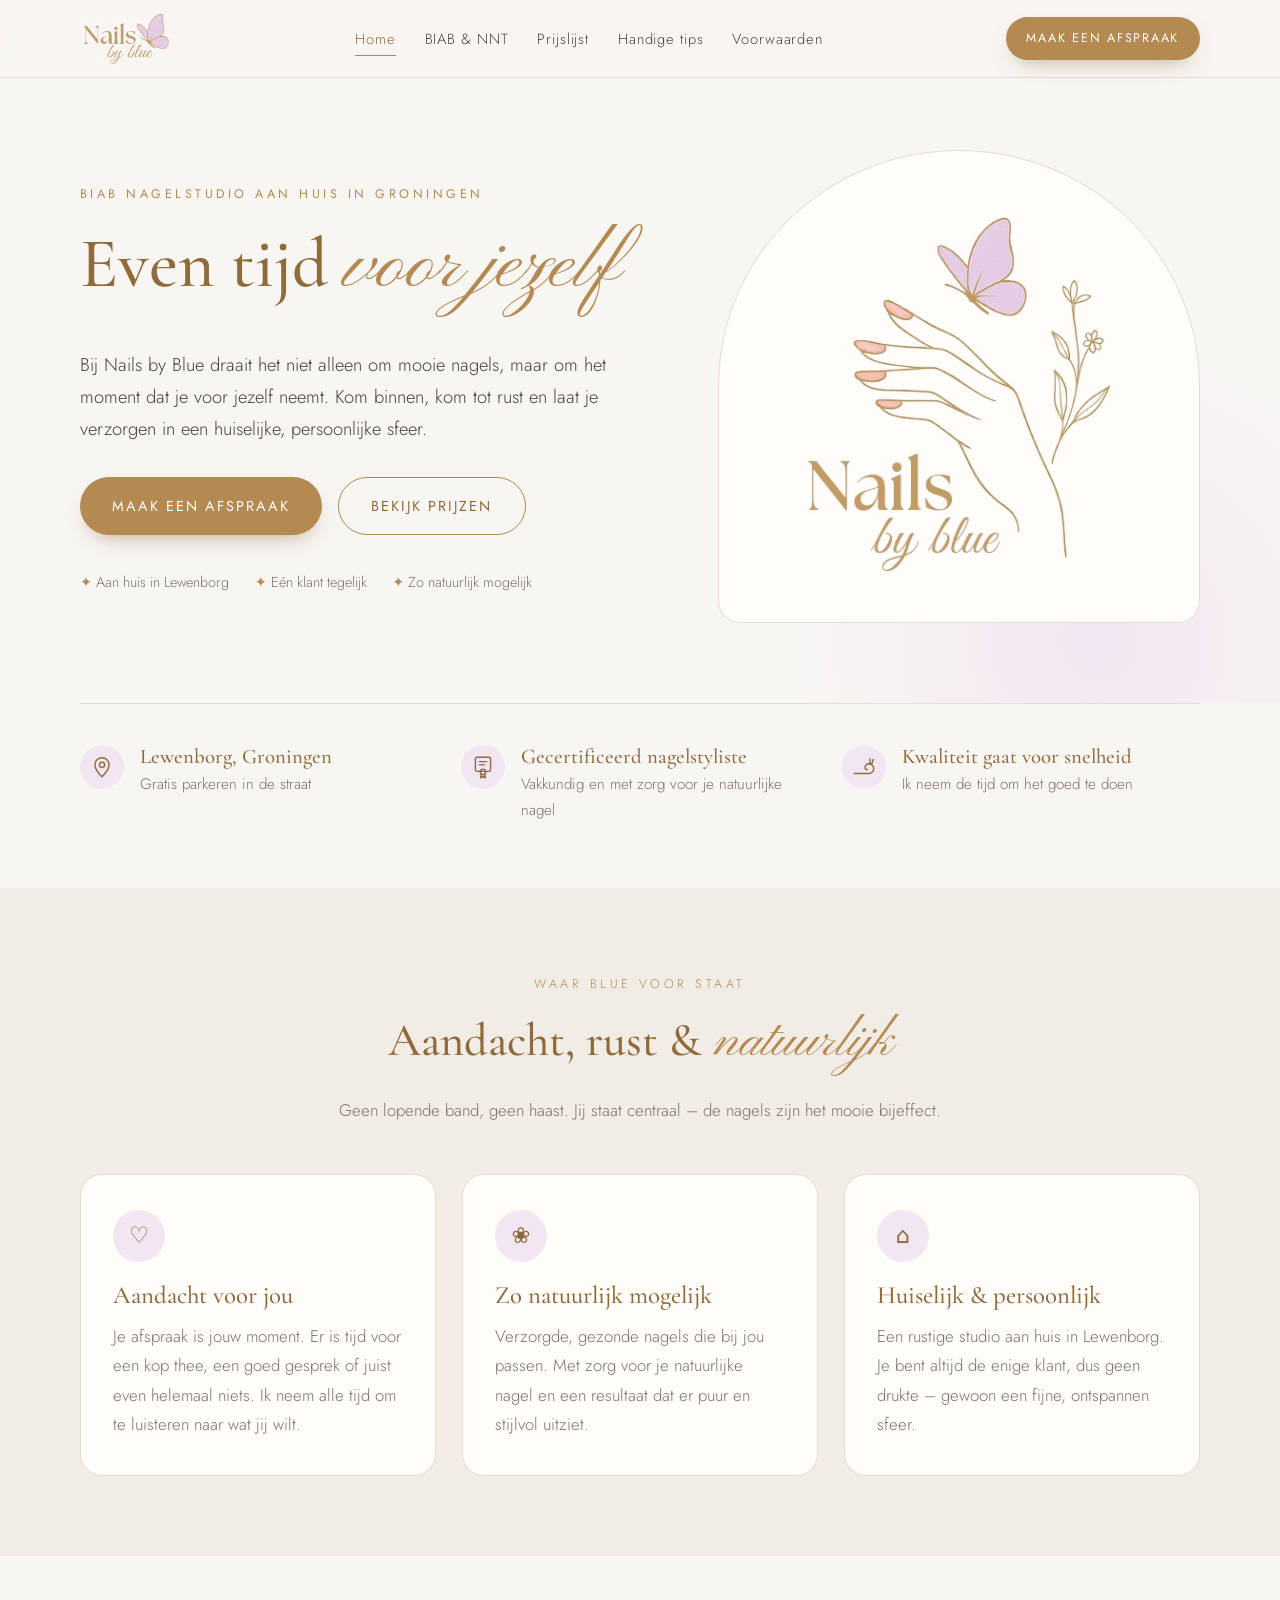
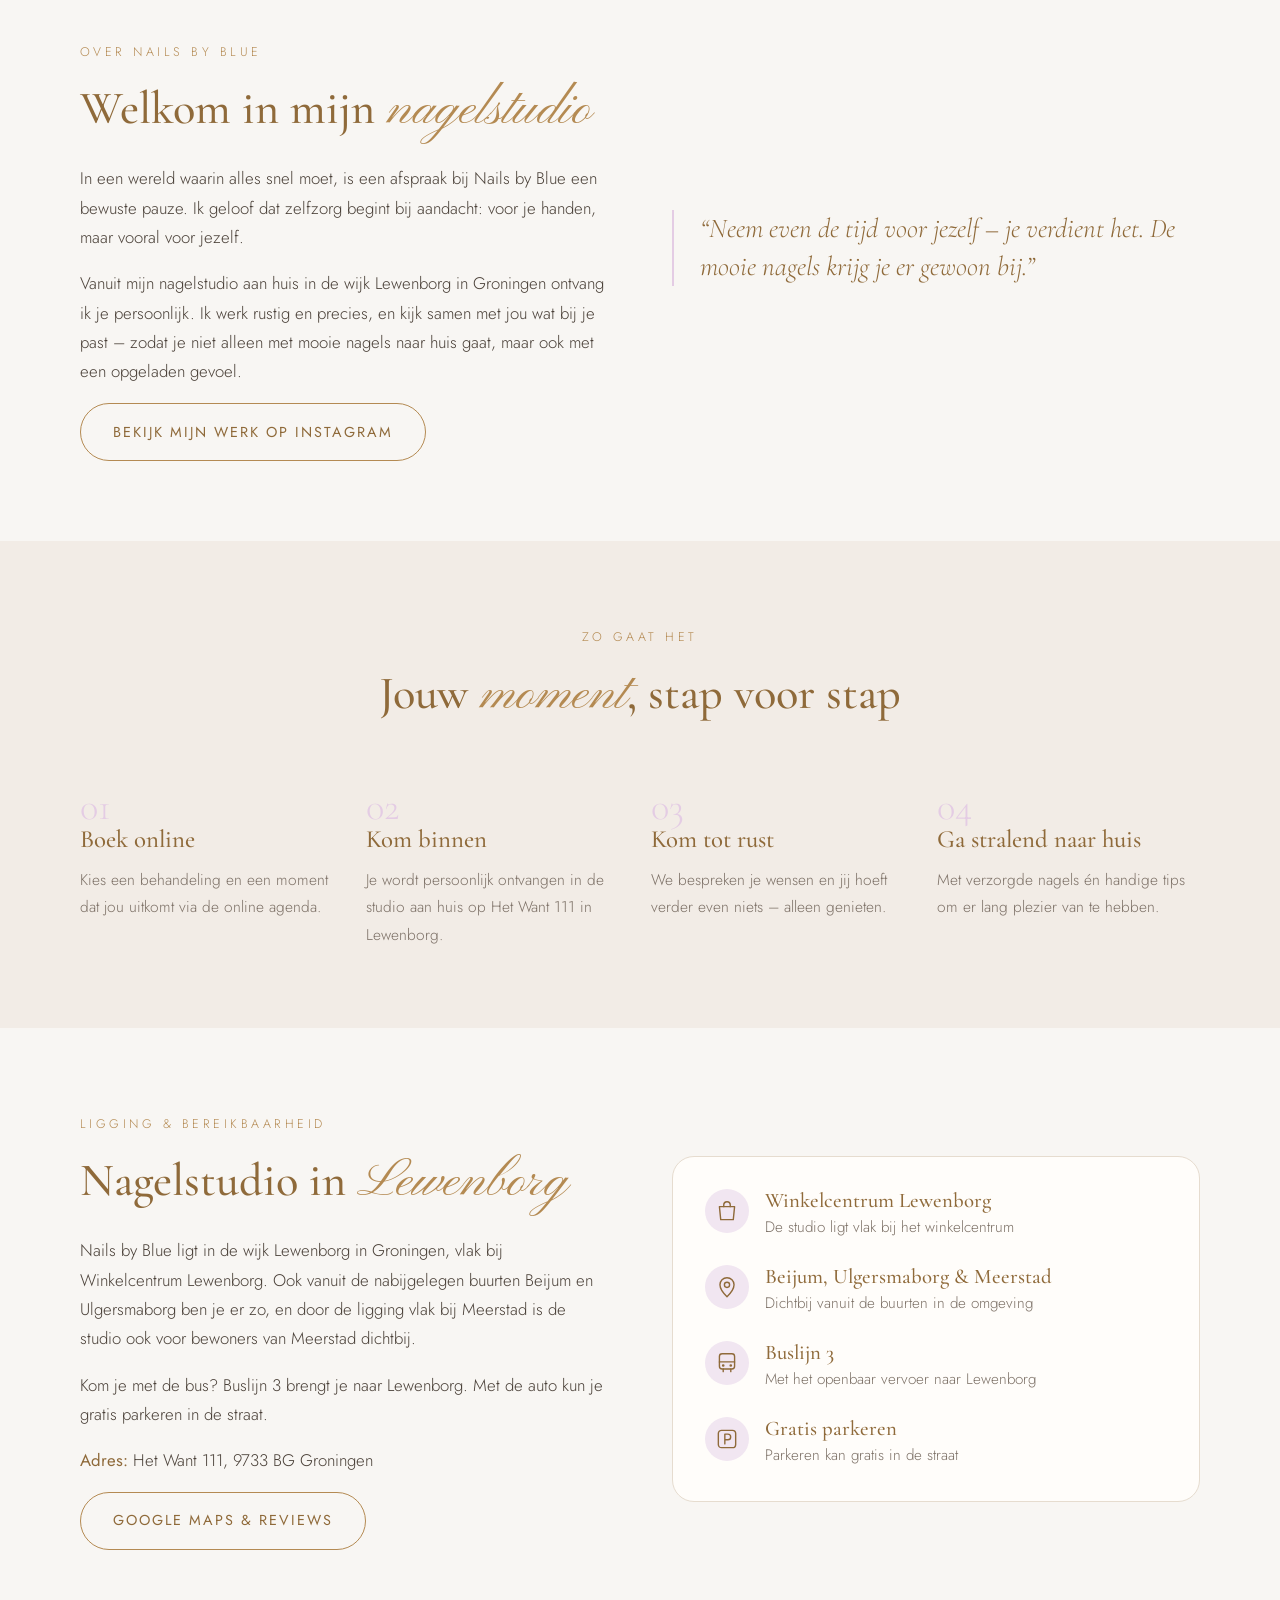
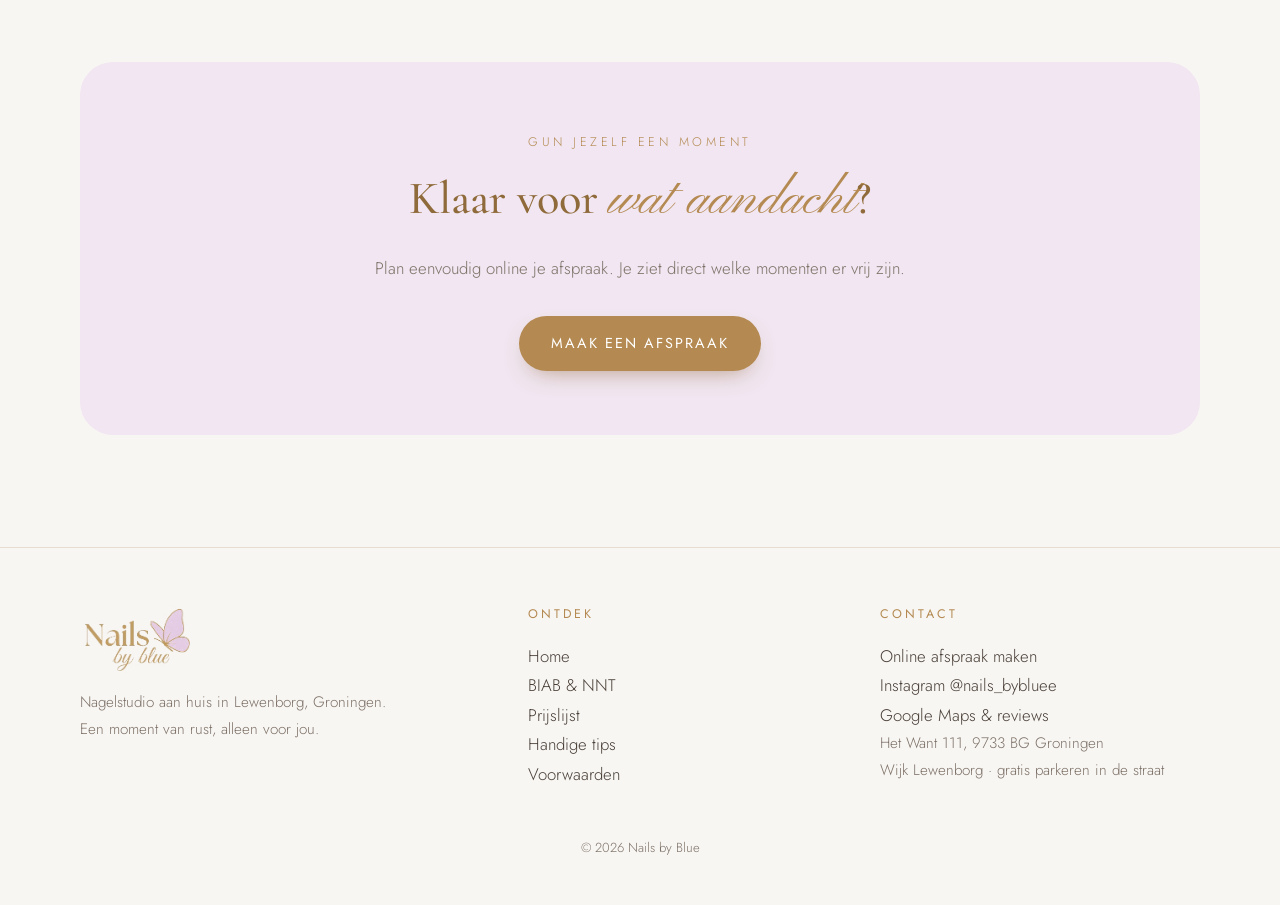
==== index.html @ c735ba34 "Show address Het Want 111, 9733 BG Groningen on site and in structured data Co-Authored-By: Claude O" ====
<!doctype html>
<html lang="nl">
<head>
  <meta charset="utf-8">
  <meta name="viewport" content="width=device-width, initial-scale=1">
  <title>BIAB &amp; Nail Art nagelstudio aan huis in Groningen (Lewenborg) | Nails by Blue</title>
  <meta name="description" content="Nails by Blue is een BIAB nagelstudio aan huis in Lewenborg, Groningen – vlak bij Beijum, Ulgersmaborg en Meerstad. Neem even de tijd voor jezelf, in een rustige en persoonlijke sfeer.">
  <meta property="og:title" content="BIAB &amp; Nail Art nagelstudio aan huis in Groningen (Lewenborg) | Nails by Blue">
  <meta property="og:description" content="Nails by Blue is een BIAB nagelstudio aan huis in Lewenborg, Groningen – vlak bij Beijum, Ulgersmaborg en Meerstad. Neem even de tijd voor jezelf, in een rustige en persoonlijke sfeer.">
  <meta property="og:image" content="assets/logo-hand.png">
  <meta name="theme-color" content="#f8f6f3">
  <link rel="icon" href="assets/favicon.png">
  <link rel="preconnect" href="https://fonts.googleapis.com">
  <link rel="preconnect" href="https://fonts.gstatic.com" crossorigin>
  <link href="https://fonts.googleapis.com/css2?family=Cormorant+Garamond:ital,wght@0,400;0,500;1,400&family=Jost:wght@300;400&family=Pinyon+Script&display=swap" rel="stylesheet">
  <link rel="stylesheet" href="css/style.css?v=2026-10-13-2">
  <script type="application/ld+json">
{
  "@context": "https://schema.org",
  "@type": "NailSalon",
  "name": "Nails by Blue",
  "description": "BIAB nagelstudio aan huis in de wijk Lewenborg in Groningen. Gecertificeerd nagelstyliste, uitsluitend op natuurlijke nagels, met veel aandacht voor de klant.",
  "address": {
    "@type": "PostalAddress",
    "streetAddress": "Het Want 111",
    "postalCode": "9733 BG",
    "addressLocality": "Groningen",
    "addressRegion": "Groningen",
    "addressCountry": "NL"
  },
  "geo": {
    "@type": "GeoCoordinates",
    "latitude": 53.2410571,
    "longitude": 6.6218346
  },
  "hasMap": "https://maps.google.com/?cid=5210472031992798231",
  "areaServed": [
    {
      "@type": "Place",
      "name": "Lewenborg"
    },
    {
      "@type": "Place",
      "name": "Beijum"
    },
    {
      "@type": "Place",
      "name": "Ulgersmaborg"
    },
    {
      "@type": "Place",
      "name": "Meerstad"
    },
    {
      "@type": "Place",
      "name": "Groningen"
    }
  ],
  "priceRange": "€1 - €52",
  "currenciesAccepted": "EUR",
  "paymentAccepted": "Contant, betaalverzoek",
  "sameAs": [
    "https://www.instagram.com/nails_bybluee/",
    "https://maps.google.com/?cid=5210472031992798231"
  ],
  "makesOffer": [
    {
      "@type": "Offer",
      "price": "47",
      "priceCurrency": "EUR",
      "itemOffered": {
        "@type": "Service",
        "name": "BIAB (Natural nail treatment)"
      }
    },
    {
      "@type": "Offer",
      "price": "52",
      "priceCurrency": "EUR",
      "itemOffered": {
        "@type": "Service",
        "name": "BIAB + kleur"
      }
    },
    {
      "@type": "Offer",
      "price": "1",
      "priceCurrency": "EUR",
      "itemOffered": {
        "@type": "Service",
        "name": "Nailart per nagel"
      }
    },
    {
      "@type": "Offer",
      "price": "30",
      "priceCurrency": "EUR",
      "itemOffered": {
        "@type": "Service",
        "name": "Product verwijderen zonder nieuwe set"
      }
    },
    {
      "@type": "Offer",
      "price": "10",
      "priceCurrency": "EUR",
      "itemOffered": {
        "@type": "Service",
        "name": "Reparatie per nagel (na een week)"
      }
    }
  ],
  "potentialAction": {
    "@type": "ReserveAction",
    "target": {
      "@type": "EntryPoint",
      "urlTemplate": "https://nails-by-blue.salonized.com/widget_bookings/new?utm_source=website&utm_medium=site&utm_content=cta"
    }
  }
}
  </script>
</head>
<body>
  <header class="site-header">
    <div class="container nav">
      <a class="brand" href="index.html" aria-label="Nails by Blue – home"><img src="assets/logo-wordmark.png" alt="Nails by Blue" width="273" height="171"></a>
      <button class="nav-toggle" aria-label="Menu" aria-expanded="false" aria-controls="menu"><span></span><span></span><span></span></button>
      <ul class="nav-links" id="menu">
        <li><a href="index.html" aria-current="page">Home</a></li>
        <li><a href="biab.html">BIAB &amp; NNT</a></li>
        <li><a href="prijslijst.html">Prijslijst</a></li>
        <li><a href="tips.html">Handige tips</a></li>
        <li><a href="voorwaarden.html">Voorwaarden</a></li>
      </ul>
      <a class="btn btn-primary" href="https://nails-by-blue.salonized.com/widget_bookings/new?utm_source=website&amp;utm_medium=site&amp;utm_content=cta" target="_blank" rel="noopener">Maak een afspraak</a>
    </div>
  </header>

  <main>

    <section class="hero">
      <div class="container hero-grid">
        <div class="reveal">
          <h1 class="eyebrow hero-kicker">BIAB nagelstudio aan huis in Groningen</h1>
          <p class="hero-title">Even tijd <span class="script">voor jezelf</span></p>
          <p class="lead">Bij Nails by Blue draait het niet alleen om mooie nagels, maar om het moment dat je voor jezelf neemt. Kom binnen, kom tot rust en laat je verzorgen in een huiselijke, persoonlijke sfeer.</p>
          <div class="hero-actions">
            <a class="btn btn-primary" href="https://nails-by-blue.salonized.com/widget_bookings/new?utm_source=website&amp;utm_medium=site&amp;utm_content=cta" target="_blank" rel="noopener">Maak een afspraak</a>
            <a class="btn btn-ghost" href="prijslijst.html">Bekijk prijzen</a>
          </div>
          <div class="meta-row"><span>Aan huis in Lewenborg</span><span>Eén klant tegelijk</span><span>Zo natuurlijk mogelijk</span></div>
        </div>
        <div class="hero-art reveal">
          <img src="assets/logo-hand.png" alt="Getekende hand met vlinder en bloem – logo Nails by Blue" width="357" height="410">
        </div>
      </div>
    </section>

    <section class="info-strip" aria-label="Handige informatie">
      <div class="container info-grid">
        <div class="info-item reveal">
          <svg viewBox="0 0 24 24" aria-hidden="true"><path d="M12 21s-6.5-6.2-6.5-11a6.5 6.5 0 0 1 13 0c0 4.8-6.5 11-6.5 11z"/><circle cx="12" cy="10" r="2.4"/></svg>
          <div><h3>Lewenborg, Groningen</h3><p>Gratis parkeren in de straat</p></div>
        </div>
        <div class="info-item reveal">
          <svg viewBox="0 0 24 24" aria-hidden="true"><rect x="5" y="3" width="14" height="13" rx="1.5"/><path d="M8.5 7h7M8.5 10h5"/><circle cx="12" cy="16.5" r="2.5"/><path d="M10.6 18.6 9.8 22l2.2-1.2 2.2 1.2-.8-3.4"/></svg>
          <div><h3>Gecertificeerd nagelstyliste</h3><p>Vakkundig en met zorg voor je natuurlijke nagel</p></div>
        </div>
        <div class="info-item reveal">
          <svg viewBox="0 0 24 24" aria-hidden="true"><path d="M3 18h13.5a4.5 4.5 0 0 0 0-9 3.5 3.5 0 0 0-3.5 3.5 2 2 0 0 0 2 2"/><path d="M19 9.6 20.5 5M17.5 9.2 17.6 4.6"/></svg>
          <div><h3>Kwaliteit gaat voor snelheid</h3><p>Ik neem de tijd om het goed te doen</p></div>
        </div>
      </div>
    </section>

    <section class="section-soft">
      <div class="container">
        <div class="section-head reveal">
          <span class="eyebrow">Waar Blue voor staat</span>
          <h2>Aandacht, rust &amp; <span class="script">natuurlijk</span></h2>
          <p>Geen lopende band, geen haast. Jij staat centraal – de nagels zijn het mooie bijeffect.</p>
        </div>
        <div class="pillars">
          <article class="card reveal">
            <div class="icon" aria-hidden="true">♡</div>
            <h3>Aandacht voor jou</h3>
            <p>Je afspraak is jouw moment. Er is tijd voor een kop thee, een goed gesprek of juist even helemaal niets. Ik neem alle tijd om te luisteren naar wat jij wilt.</p>
          </article>
          <article class="card reveal">
            <div class="icon" aria-hidden="true">❀</div>
            <h3>Zo natuurlijk mogelijk</h3>
            <p>Verzorgde, gezonde nagels die bij jou passen. Met zorg voor je natuurlijke nagel en een resultaat dat er puur en stijlvol uitziet.</p>
          </article>
          <article class="card reveal">
            <div class="icon" aria-hidden="true">⌂</div>
            <h3>Huiselijk &amp; persoonlijk</h3>
            <p>Een rustige studio aan huis in Lewenborg. Je bent altijd de enige klant, dus geen drukte – gewoon een fijne, ontspannen sfeer.</p>
          </article>
        </div>
      </div>
    </section>

    <section>
      <div class="container split">
        <div class="reveal">
          <span class="eyebrow">Over Nails by Blue</span>
          <h2>Welkom in mijn <span class="script">nagelstudio</span></h2>
          <p>In een wereld waarin alles snel moet, is een afspraak bij Nails by Blue een bewuste pauze. Ik geloof dat zelfzorg begint bij aandacht: voor je handen, maar vooral voor jezelf.</p>
          <p>Vanuit mijn nagelstudio aan huis in de wijk Lewenborg in Groningen ontvang ik je persoonlijk. Ik werk rustig en precies, en kijk samen met jou wat bij je past – zodat je niet alleen met mooie nagels naar huis gaat, maar ook met een opgeladen gevoel.</p>
          <a class="btn btn-ghost" href="https://www.instagram.com/nails_bybluee/" target="_blank" rel="noopener">Bekijk mijn werk op Instagram</a>
        </div>
        <blockquote class="quote reveal">“Neem even de tijd voor jezelf – je verdient het. De mooie nagels krijg je er gewoon bij.”</blockquote>
      </div>
    </section>

    <section class="section-soft">
      <div class="container">
        <div class="section-head reveal">
          <span class="eyebrow">Zo gaat het</span>
          <h2>Jouw <span class="script">moment</span>, stap voor stap</h2>
        </div>
        <div class="steps">
          <div class="step reveal"><h3>Boek online</h3><p>Kies een behandeling en een moment dat jou uitkomt via de online agenda.</p></div>
          <div class="step reveal"><h3>Kom binnen</h3><p>Je wordt persoonlijk ontvangen in de studio aan huis op Het Want 111 in Lewenborg.</p></div>
          <div class="step reveal"><h3>Kom tot rust</h3><p>We bespreken je wensen en jij hoeft verder even niets – alleen genieten.</p></div>
          <div class="step reveal"><h3>Ga stralend naar huis</h3><p>Met verzorgde nagels én handige tips om er lang plezier van te hebben.</p></div>
        </div>
      </div>
    </section>

    <section class="location" id="ligging">
      <div class="container split">
        <div class="reveal">
          <span class="eyebrow">Ligging &amp; bereikbaarheid</span>
          <h2>Nagelstudio in <span class="script">Lewenborg</span></h2>
          <p>Nails by Blue ligt in de wijk Lewenborg in Groningen, vlak bij Winkelcentrum Lewenborg. Ook vanuit de nabijgelegen buurten Beijum en Ulgersmaborg ben je er zo, en door de ligging vlak bij Meerstad is de studio ook voor bewoners van Meerstad dichtbij.</p>
          <p>Kom je met de bus? Buslijn 3 brengt je naar Lewenborg. Met de auto kun je gratis parkeren in de straat.</p>
          <p class="address-line"><strong>Adres:</strong> Het Want 111, 9733 BG Groningen</p>
          <a class="btn btn-ghost" href="https://maps.google.com/?cid=5210472031992798231" target="_blank" rel="noopener">Google Maps &amp; reviews</a>
        </div>
        <ul class="info-list reveal">
          <li class="info-item">
            <svg viewBox="0 0 24 24" aria-hidden="true"><path d="M5 8h14l-1.2 12H6.2z"/><path d="M9 8V6.5a3 3 0 0 1 6 0V8"/></svg>
            <div><h3>Winkelcentrum Lewenborg</h3><p>De studio ligt vlak bij het winkelcentrum</p></div>
          </li>
          <li class="info-item">
            <svg viewBox="0 0 24 24" aria-hidden="true"><path d="M12 21s-6.5-6.2-6.5-11a6.5 6.5 0 0 1 13 0c0 4.8-6.5 11-6.5 11z"/><circle cx="12" cy="10" r="2.4"/></svg>
            <div><h3>Beijum, Ulgersmaborg &amp; Meerstad</h3><p>Dichtbij vanuit de buurten in de omgeving</p></div>
          </li>
          <li class="info-item">
            <svg viewBox="0 0 24 24" aria-hidden="true"><rect x="5" y="3.5" width="14" height="14" rx="2.5"/><path d="M5 11h14M8.5 17.5V20M15.5 17.5V20"/><circle cx="8.5" cy="14.3" r=".6"/><circle cx="15.5" cy="14.3" r=".6"/></svg>
            <div><h3>Buslijn 3</h3><p>Met het openbaar vervoer naar Lewenborg</p></div>
          </li>
          <li class="info-item">
            <svg viewBox="0 0 24 24" aria-hidden="true"><rect x="4" y="4" width="16" height="16" rx="3"/><path d="M10 16.5v-9h2.8a2.6 2.6 0 0 1 0 5.2H10"/></svg>
            <div><h3>Gratis parkeren</h3><p>Parkeren kan gratis in de straat</p></div>
          </li>
        </ul>
      </div>
    </section>

    <section>
      <div class="container">
        <div class="cta-band reveal">
          <span class="eyebrow">Gun jezelf een moment</span>
          <h2>Klaar voor <span class="script">wat aandacht</span>?</h2>
          <p>Plan eenvoudig online je afspraak. Je ziet direct welke momenten er vrij zijn.</p>
          <a class="btn btn-primary" href="https://nails-by-blue.salonized.com/widget_bookings/new?utm_source=website&amp;utm_medium=site&amp;utm_content=cta" target="_blank" rel="noopener">Maak een afspraak</a>
        </div>
      </div>
    </section>

  </main>

  <footer class="site-footer">
    <div class="container footer-grid">
      <div>
        <img src="assets/logo-wordmark.png" alt="Nails by Blue" width="273" height="171">
        <p>Nagelstudio aan huis in Lewenborg, Groningen.<br>Een moment van rust, alleen voor jou.</p>
      </div>
      <div>
        <h4>Ontdek</h4>
        <ul>
        <li><a href="index.html" aria-current="page">Home</a></li>
        <li><a href="biab.html">BIAB &amp; NNT</a></li>
        <li><a href="prijslijst.html">Prijslijst</a></li>
        <li><a href="tips.html">Handige tips</a></li>
        <li><a href="voorwaarden.html">Voorwaarden</a></li>
        </ul>
      </div>
      <div>
        <h4>Contact</h4>
        <ul>
          <li><a href="https://nails-by-blue.salonized.com/widget_bookings/new?utm_source=website&amp;utm_medium=site&amp;utm_content=cta" target="_blank" rel="noopener">Online afspraak maken</a></li>
          <li><a href="https://www.instagram.com/nails_bybluee/" target="_blank" rel="noopener">Instagram @nails_bybluee</a></li>
          <li><a href="https://maps.google.com/?cid=5210472031992798231" target="_blank" rel="noopener">Google Maps &amp; reviews</a></li>
          <li><address>Het Want 111, 9733 BG Groningen<br>Wijk Lewenborg &middot; gratis parkeren in de straat</address></li>
        </ul>
      </div>
    </div>
    <p class="copyright">&copy; <span data-year>2026</span> Nails by Blue</p>
  </footer>

  <div class="float-cta"><a class="btn btn-primary" href="https://nails-by-blue.salonized.com/widget_bookings/new?utm_source=website&amp;utm_medium=site&amp;utm_content=cta" target="_blank" rel="noopener">Maak een afspraak</a></div>
  <script src="js/main.js?v=2026-10-13"></script>
</body>
</html>
---- css/style.css ----
/* Nails by Blue — huisstijl: warm off-white, goud, lila en zachtroze */
:root {
  --bg: #f8f6f3;
  --bg-soft: #f2ece6;
  --cream: #fffdfa;
  --gold: #b48a52;
  --gold-dark: #8f6a3a;
  --lilac: #e4cce4;
  --lilac-soft: #f1e6f1;
  --blush: #f3c9bd;
  --text: #4a4038;
  --muted: #7d7167;
  --line: #e6dccf;
  --radius: 22px;
  --serif: "Cormorant Garamond", Georgia, "Times New Roman", serif;
  --script: "Pinyon Script", "Brush Script MT", cursive;
  --sans: "Jost", system-ui, -apple-system, "Segoe UI", sans-serif;
}

* { box-sizing: border-box; }
html { scroll-behavior: smooth; }
body {
  margin: 0;
  background: var(--bg);
  color: var(--text);
  font-family: var(--sans);
  font-weight: 300;
  font-size: 1.05rem;
  line-height: 1.75;
  -webkit-font-smoothing: antialiased;
}
img { max-width: 100%; height: auto; display: block; }
a { color: var(--gold-dark); }

h1, h2, h3 {
  font-family: var(--serif);
  font-weight: 500;
  color: var(--gold-dark);
  line-height: 1.15;
  margin: 0 0 .5em;
}
h1 { font-size: clamp(2.6rem, 6vw, 4.4rem); }
h2 { font-size: clamp(2rem, 4vw, 2.9rem); }
h3 { font-size: 1.55rem; }
.script {
  font-family: var(--script);
  font-weight: 400;
  color: var(--gold);
  font-size: 1.15em;
}
.eyebrow {
  display: inline-block;
  font-size: .78rem;
  letter-spacing: .28em;
  text-transform: uppercase;
  color: var(--gold);
  margin-bottom: 1rem;
}

.container { width: min(1120px, 100% - 2.5rem); margin-inline: auto; }
.narrow { width: min(760px, 100% - 2.5rem); margin-inline: auto; }

/* ---------- Header ---------- */
.site-header {
  position: sticky; top: 0; z-index: 50;
  background: rgba(248, 246, 243, .9);
  backdrop-filter: blur(10px);
  border-bottom: 1px solid var(--line);
}
.nav {
  display: flex; align-items: center; justify-content: space-between;
  gap: 1rem; padding: .6rem 0;
}
.brand img { height: 58px; width: auto; }
.nav-links {
  display: flex; align-items: center; gap: 1.8rem;
  list-style: none; margin: 0; padding: 0;
}
.nav-links a {
  text-decoration: none; color: var(--text);
  font-size: .92rem; letter-spacing: .06em;
  padding: .3rem 0; border-bottom: 1px solid transparent;
  transition: color .2s, border-color .2s;
}
.nav-links a:hover, .nav-links a[aria-current="page"] {
  color: var(--gold-dark); border-color: var(--gold);
}
.nav-toggle {
  display: none; background: none; border: 0; cursor: pointer;
  padding: .5rem; color: var(--gold-dark);
}
.nav-toggle span { display: block; width: 24px; height: 1.5px; background: currentColor; margin: 5px 0; }

/* ---------- Buttons ---------- */
.btn {
  display: inline-flex; align-items: center; gap: .6rem;
  padding: .95rem 2rem;
  border-radius: 999px;
  font-family: var(--sans); font-size: .9rem; font-weight: 400;
  letter-spacing: .14em; text-transform: uppercase; text-decoration: none;
  transition: transform .2s, box-shadow .2s, background .2s, color .2s;
}
.btn-primary { background: var(--gold); color: #fff; box-shadow: 0 10px 24px -12px rgba(143, 106, 58, .7); }
.btn-primary:hover { background: var(--gold-dark); transform: translateY(-2px); }
.btn-ghost { border: 1px solid var(--gold); color: var(--gold-dark); background: transparent; }
.btn-ghost:hover { background: var(--lilac-soft); }
.nav .btn { padding: .65rem 1.3rem; font-size: .78rem; }

/* ---------- Hero ---------- */
.hero { position: relative; overflow: hidden; padding: 4.5rem 0 5rem; }
.hero::before {
  content: ""; position: absolute; inset: auto -10% -40% auto;
  width: 620px; height: 620px; border-radius: 50%;
  background: radial-gradient(circle, var(--lilac-soft) 0%, transparent 70%);
  z-index: -1;
}
.hero-grid {
  display: grid; grid-template-columns: 1.1fr .9fr; gap: 3rem; align-items: center;
}
.hero p.lead { font-size: 1.15rem; color: var(--text); max-width: 32em; }
.hero-actions { display: flex; flex-wrap: wrap; gap: 1rem; margin-top: 2rem; }
.hero-art {
  background: var(--cream); border-radius: 50% 50% var(--radius) var(--radius);
  padding: 3rem 2.5rem 2rem; border: 1px solid var(--line);
}
.hero-art img { margin: 0 auto; width: 100%; max-width: 340px; }
.meta-row {
  display: flex; flex-wrap: wrap; gap: .5rem 1.6rem;
  margin-top: 2.2rem; font-size: .9rem; color: var(--muted);
}
.meta-row span::before { content: "✦ "; color: var(--gold); }

/* ---------- Sections ---------- */
section { padding: 5rem 0; }
.section-soft { background: var(--bg-soft); }
.section-head { text-align: center; max-width: 640px; margin: 0 auto 3rem; }
.section-head p { color: var(--muted); }

.pillars { display: grid; grid-template-columns: repeat(3, 1fr); gap: 1.6rem; }
.card {
  background: var(--cream); border: 1px solid var(--line);
  border-radius: var(--radius); padding: 2.2rem 2rem;
}
.card .icon {
  width: 52px; height: 52px; border-radius: 50%;
  display: grid; place-items: center; margin-bottom: 1.2rem;
  background: var(--lilac-soft); color: var(--gold-dark); font-size: 1.4rem;
}
.card p { margin: 0; color: var(--muted); }

.split { display: grid; grid-template-columns: 1fr 1fr; gap: 4rem; align-items: center; }
.quote {
  font-family: var(--serif); font-style: italic; font-size: 1.7rem;
  color: var(--gold-dark); line-height: 1.4;
  border-left: 2px solid var(--lilac); padding-left: 1.6rem; margin: 0;
}

.steps { counter-reset: step; display: grid; grid-template-columns: repeat(4, 1fr); gap: 1.4rem; }
.step { position: relative; padding-top: 3.2rem; }
.step::before {
  counter-increment: step; content: "0" counter(step);
  position: absolute; top: 0; left: 0;
  font-family: var(--serif); font-size: 2.4rem; color: var(--lilac);
}
.step p { color: var(--muted); margin: 0; font-size: .97rem; }

.cta-band {
  text-align: center; background: var(--lilac-soft);
  border-radius: calc(var(--radius) * 1.5); padding: 4rem 2rem;
}
.cta-band p { color: var(--muted); max-width: 36em; margin: 0 auto 2rem; }

/* ---------- Page header ---------- */
.page-hero { text-align: center; padding: 4.5rem 0 2.5rem; }
.page-hero p { color: var(--muted); max-width: 38em; margin: 0 auto; }

/* ---------- Prijslijst ---------- */
.price-group { margin-bottom: 2.8rem; }
.price-group h3 { border-bottom: 1px solid var(--line); padding-bottom: .5rem; }
.price-list { list-style: none; margin: 0; padding: 0; }
.price-list li {
  display: grid; grid-template-columns: 1fr auto; gap: .2rem 1rem;
  padding: .9rem 0; border-bottom: 1px dashed var(--line);
}
.price-list .name { font-weight: 400; }
.price-list .price { font-family: var(--serif); font-size: 1.35rem; color: var(--gold-dark); }
.price-list .desc { grid-column: 1 / -1; font-size: .92rem; color: var(--muted); }

.note {
  background: var(--cream); border: 1px solid var(--line); border-left: 3px solid var(--lilac);
  border-radius: 12px; padding: 1.2rem 1.4rem; font-size: .95rem; color: var(--muted);
}

/* ---------- Voorwaarden & tips ---------- */
.terms { counter-reset: term; list-style: none; padding: 0; margin: 0; }
.terms > li {
  position: relative; padding: 1.4rem 0 1.4rem 3.4rem; border-bottom: 1px solid var(--line);
}
.terms > li::before {
  counter-increment: term; content: counter(term);
  position: absolute; left: 0; top: 1.3rem;
  width: 2.2rem; height: 2.2rem; border-radius: 50%;
  display: grid; place-items: center;
  background: var(--lilac-soft); color: var(--gold-dark);
  font-family: var(--serif); font-size: 1.15rem;
}
.terms h3 { font-size: 1.3rem; margin-bottom: .2rem; }
.terms p { margin: 0; color: var(--muted); }

.tips { display: grid; grid-template-columns: repeat(2, 1fr); gap: 1.4rem; }
.tips .card h3 { font-size: 1.35rem; }

/* ---------- Footer ---------- */
.site-footer { border-top: 1px solid var(--line); padding: 3.5rem 0 2rem; margin-top: 2rem; }
.footer-grid { display: grid; grid-template-columns: 1.3fr 1fr 1fr; gap: 2rem; }
.footer-grid img { height: 72px; width: auto; margin-bottom: .8rem; }
.footer-grid h4 {
  font-family: var(--sans); font-weight: 400; font-size: .78rem;
  letter-spacing: .24em; text-transform: uppercase; color: var(--gold); margin: 0 0 1rem;
}
.footer-grid ul { list-style: none; padding: 0; margin: 0; }
.footer-grid a { text-decoration: none; color: var(--text); }
.footer-grid a:hover { color: var(--gold-dark); }
.footer-grid p { margin: 0; color: var(--muted); font-size: .95rem; }
.copyright { text-align: center; color: var(--muted); font-size: .82rem; margin-top: 3rem; }

/* ---------- Floating booking button (mobiel) ---------- */
.float-cta { display: none; }

/* ---------- Animatie ---------- */
.reveal { opacity: 0; transform: translateY(18px); transition: opacity .8s ease, transform .8s ease; }
.reveal.visible { opacity: 1; transform: none; }
@media (prefers-reduced-motion: reduce) {
  .reveal { opacity: 1; transform: none; transition: none; }
  html { scroll-behavior: auto; }
}

/* ---------- Responsive ---------- */
@media (max-width: 900px) {
  .hero-grid, .split { grid-template-columns: 1fr; gap: 2.5rem; }
  .hero-art { max-width: 380px; margin: 0 auto; order: -1; padding: 2rem 1.8rem 1.4rem; }
  .pillars { grid-template-columns: 1fr; }
  .steps { grid-template-columns: repeat(2, 1fr); }
  .footer-grid { grid-template-columns: 1fr; }
}
@media (max-width: 760px) {
  .nav-toggle { display: block; }
  .nav-links {
    display: none; position: absolute; top: 100%; left: 0; right: 0;
    flex-direction: column; gap: 0; background: var(--bg);
    border-bottom: 1px solid var(--line); padding: .5rem 0 1.2rem;
  }
  .nav-links.open { display: flex; }
  .nav-links li { width: 100%; text-align: center; }
  .nav-links a { display: block; padding: .8rem; }
  .nav > .btn { display: none; }
  .brand img { height: 48px; }
  .tips { grid-template-columns: 1fr; }
  .steps { grid-template-columns: 1fr; }
  section { padding: 3.5rem 0; }
  .float-cta {
    display: flex; justify-content: center;
    position: fixed; left: 1rem; right: 1rem; bottom: 1rem; z-index: 60;
  }
  .float-cta .btn { width: 100%; justify-content: center; }
  body { padding-bottom: 4.5rem; }
}

/* ---------- Info-strip (home) ---------- */
.info-strip { padding: 0 0 4rem; }
.info-grid {
  display: grid; grid-template-columns: repeat(3, 1fr); gap: 1.4rem;
  border-top: 1px solid var(--line); padding-top: 2.6rem;
}
.info-item { display: flex; align-items: flex-start; gap: 1rem; }
.info-item svg {
  flex: none; width: 44px; height: 44px; padding: 9px; border-radius: 50%;
  background: var(--lilac-soft); fill: none; stroke: var(--gold-dark);
  stroke-width: 1.3; stroke-linecap: round; stroke-linejoin: round;
}
.info-item h3 { font-size: 1.3rem; margin: 0 0 .1rem; }
.info-item p { margin: 0; color: var(--muted); font-size: .95rem; }
@media (max-width: 900px) {
  .info-grid { grid-template-columns: 1fr; }
}

/* ---------- Hero: zoekwoord-kop (h1) boven de blikvanger ---------- */
.hero-kicker {
  font-family: var(--sans); font-weight: 400; line-height: 1.6;
  margin: 0 0 1rem;
}
.hero-title {
  font-family: var(--serif); font-weight: 500; color: var(--gold-dark);
  font-size: clamp(2.6rem, 6vw, 4.4rem); line-height: 1.15; margin: 0 0 .5em;
}

/* ---------- Ligging & bereikbaarheid (home) ---------- */
.location { padding-bottom: 2rem; }
.info-list {
  list-style: none; margin: 0; padding: 2rem;
  display: grid; gap: 1.5rem;
  background: var(--cream); border: 1px solid var(--line); border-radius: var(--radius);
}

/* ---------- Artikel (BIAB & NNT) ---------- */
.article-block { padding: 2.2rem 0; border-bottom: 1px solid var(--line); }
.article-block:last-child { border-bottom: 0; }
.article-block h3 { font-size: 1.35rem; margin-top: 1.6rem; }
.article-block strong { font-weight: 400; color: var(--text); }
.check-list { list-style: none; padding: 0; margin: 1rem 0; }
.check-list li { position: relative; padding-left: 1.8rem; margin-bottom: .5rem; color: var(--muted); }
.check-list li::before { content: "✦"; position: absolute; left: 0; color: var(--gold); }

/* ---------- Veelgestelde vragen ---------- */
.faq { display: grid; gap: .9rem; }
.faq-item {
  background: var(--cream); border: 1px solid var(--line); border-radius: 16px;
  padding: 0 1.5rem;
}
.faq-item summary {
  cursor: pointer; list-style: none; position: relative;
  padding: 1.2rem 2rem 1.2rem 0;
  font-family: var(--serif); font-size: 1.3rem; font-weight: 500; color: var(--gold-dark);
}
.faq-item summary::-webkit-details-marker { display: none; }
.faq-item summary::after {
  content: "+"; position: absolute; right: 0; top: 50%; transform: translateY(-50%);
  font-family: var(--sans); font-weight: 300; font-size: 1.5rem; color: var(--gold);
}
.faq-item[open] summary::after { content: "–"; }
.faq-item p { margin: 0 0 1.2rem; color: var(--muted); }

/* ---------- Adres ---------- */
.address-line strong { font-weight: 400; color: var(--gold-dark); }
.footer-grid address { font-style: normal; color: var(--muted); font-size: .95rem; }
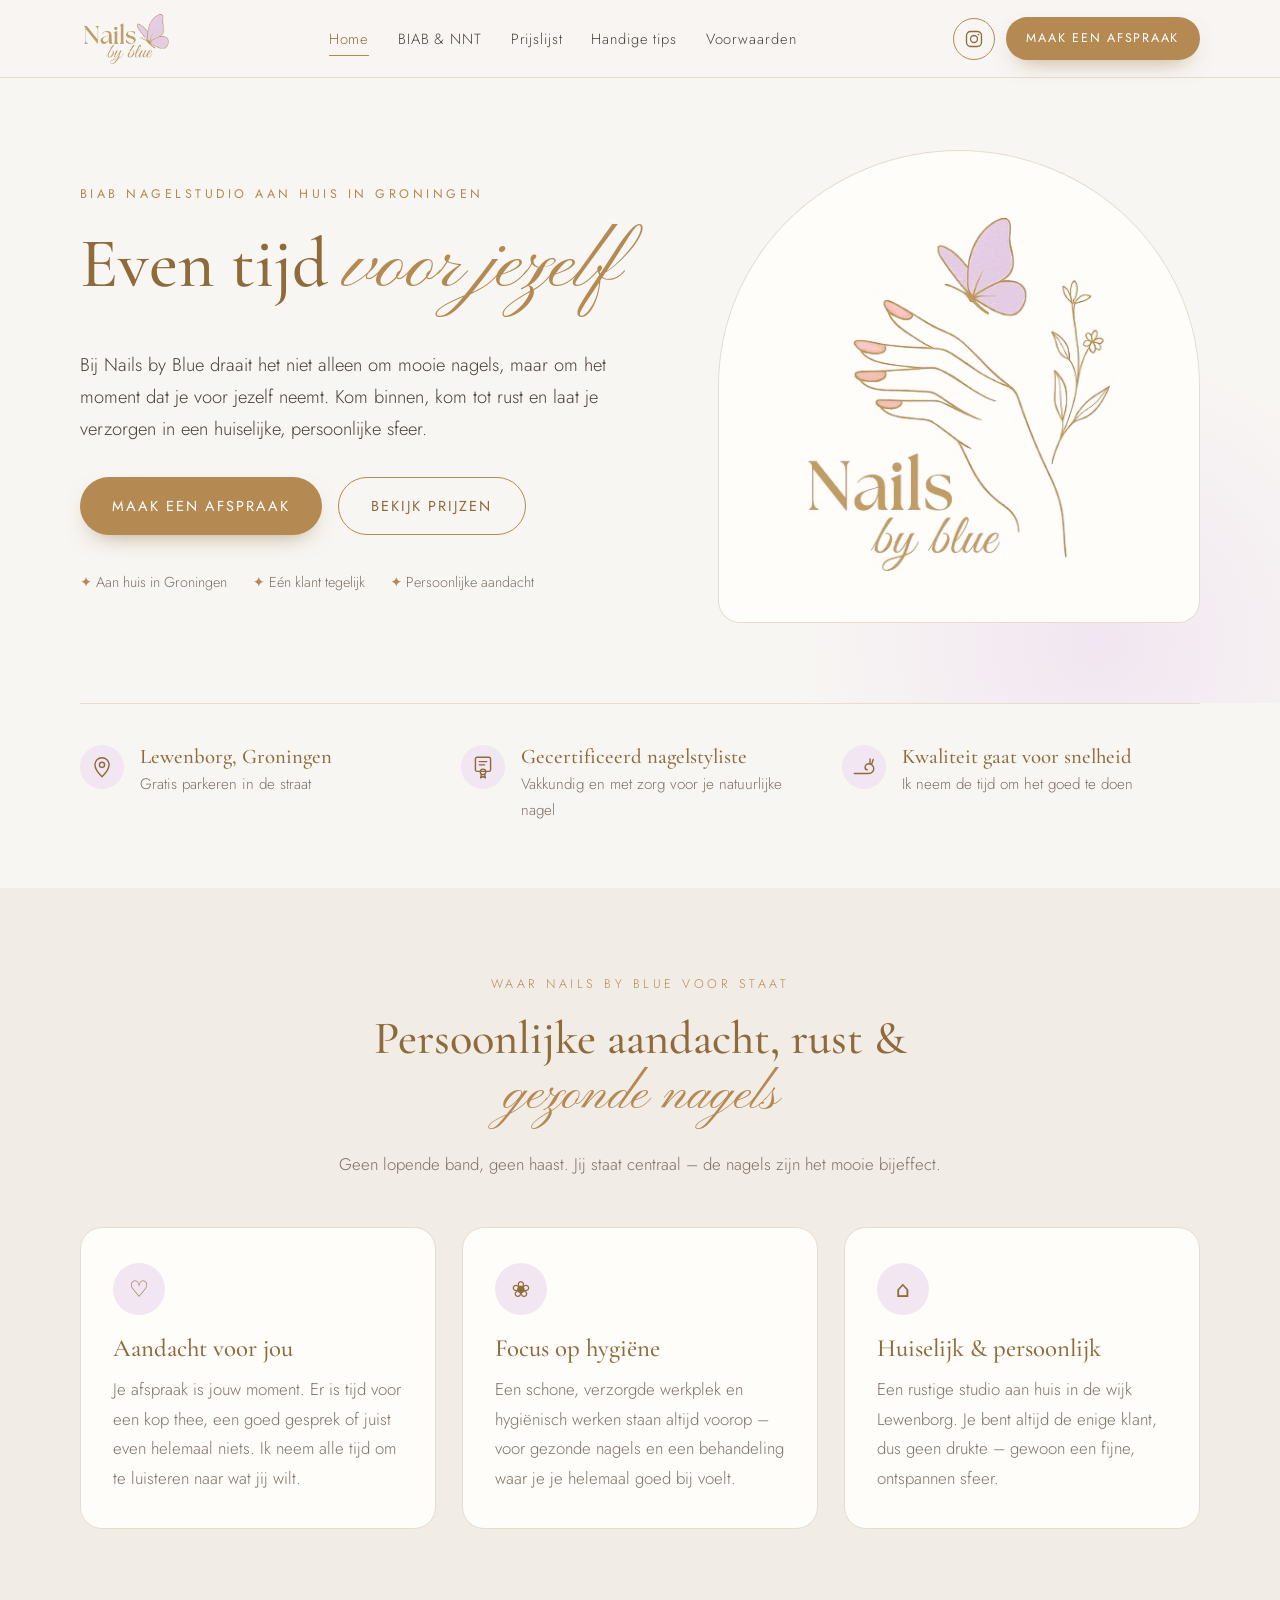
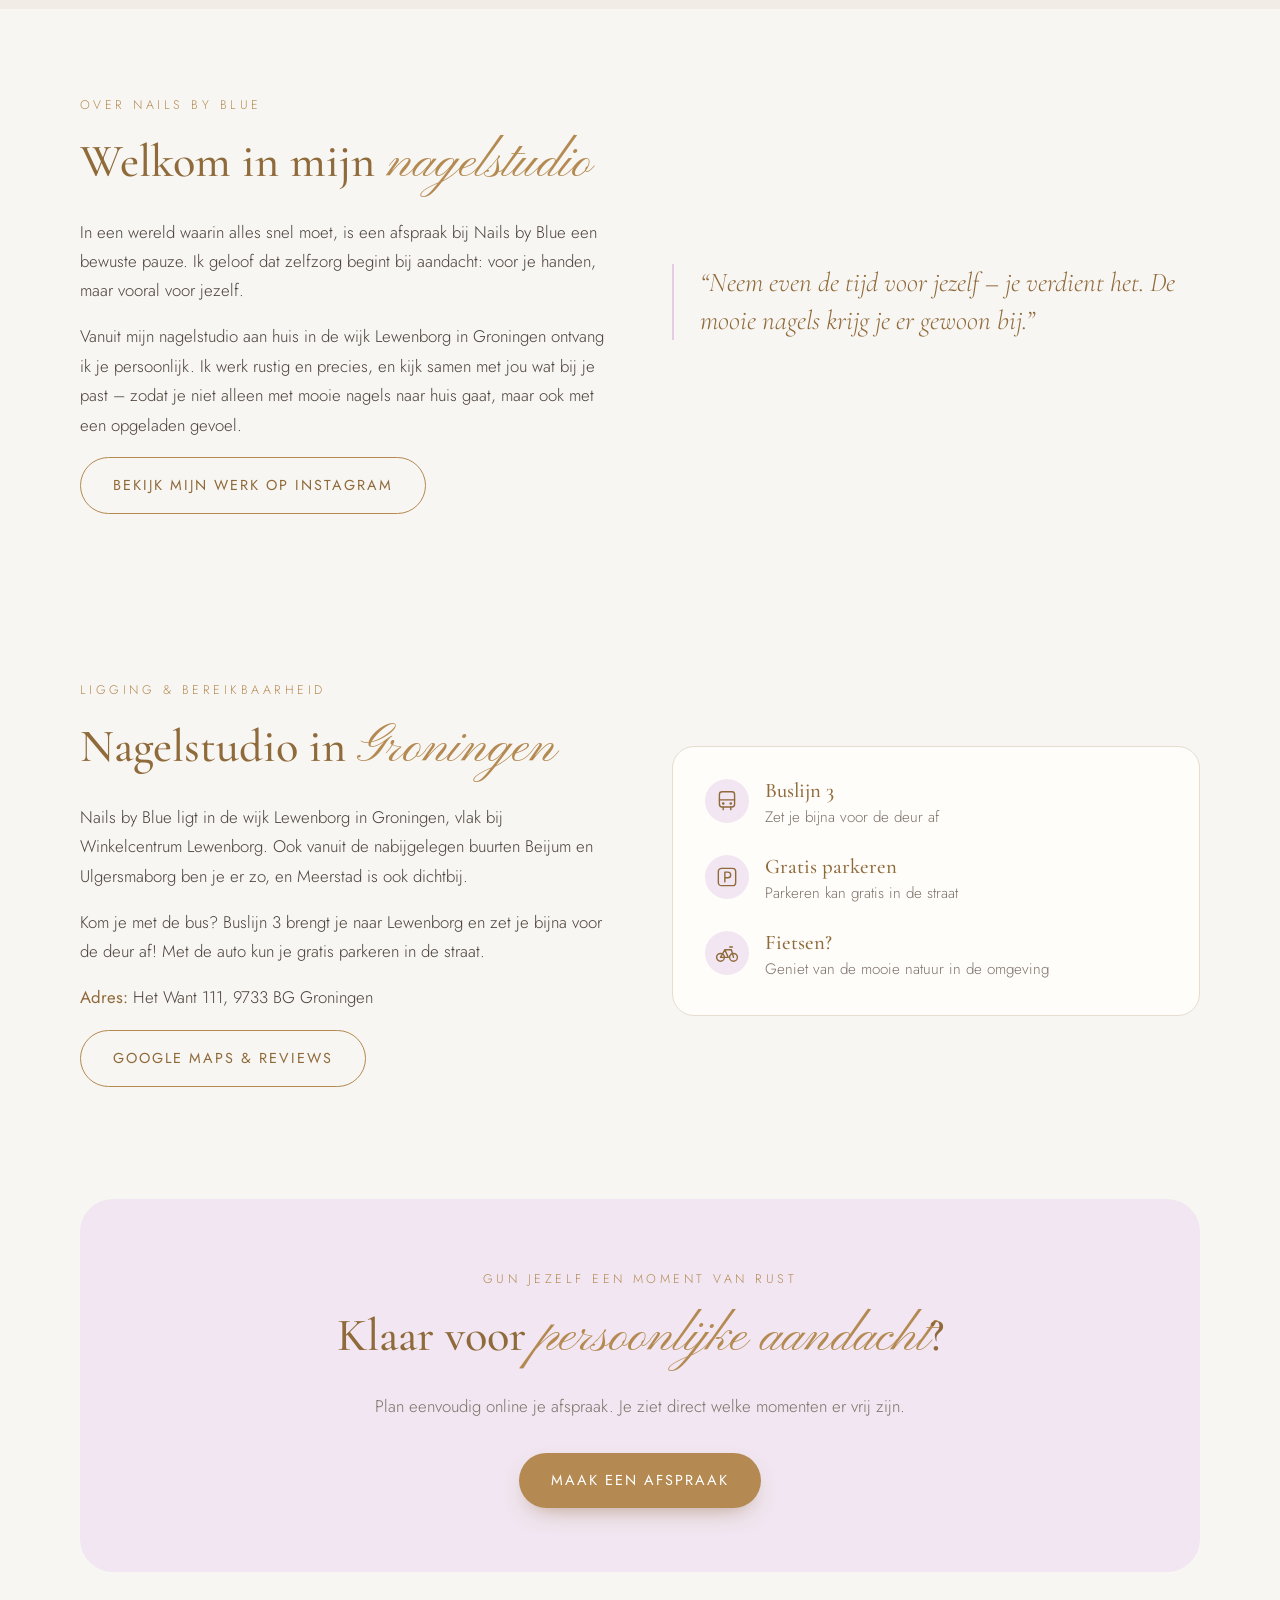
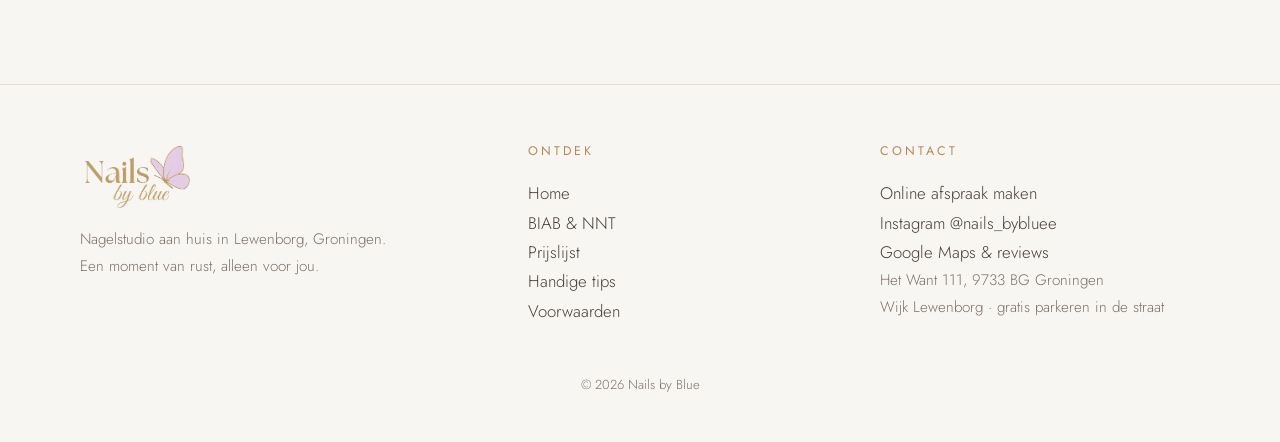
==== commit 08ed78ae: "Homepage updates: Instagram-knop, nieuwe teksten, stappen-sectie eruit, fietsen bij bereikbaarheid C" ====
--- a/index.html
+++ b/index.html
@@ -13,7 +13,7 @@
   <link rel="preconnect" href="https://fonts.googleapis.com">
   <link rel="preconnect" href="https://fonts.gstatic.com" crossorigin>
   <link href="https://fonts.googleapis.com/css2?family=Cormorant+Garamond:ital,wght@0,400;0,500;1,400&family=Jost:wght@300;400&family=Pinyon+Script&display=swap" rel="stylesheet">
-  <link rel="stylesheet" href="css/style.css?v=2026-10-13-2">
+  <link rel="stylesheet" href="css/style.css?v=2026-10-16">
   <script type="application/ld+json">
 {
   "@context": "https://schema.org",
@@ -132,7 +132,10 @@
         <li><a href="tips.html">Handige tips</a></li>
         <li><a href="voorwaarden.html">Voorwaarden</a></li>
       </ul>
-      <a class="btn btn-primary" href="https://nails-by-blue.salonized.com/widget_bookings/new?utm_source=website&amp;utm_medium=site&amp;utm_content=cta" target="_blank" rel="noopener">Maak een afspraak</a>
+      <div class="nav-actions">
+        <a class="btn-icon" href="https://www.instagram.com/nails_bybluee/" target="_blank" rel="noopener" aria-label="Nails by Blue op Instagram" title="Instagram"><svg viewBox="0 0 24 24" aria-hidden="true"><rect x="3" y="3" width="18" height="18" rx="5"/><circle cx="12" cy="12" r="4.2"/><circle cx="17.3" cy="6.7" r="1" class="dot"/></svg></a>
+        <a class="btn btn-primary" href="https://nails-by-blue.salonized.com/widget_bookings/new?utm_source=website&amp;utm_medium=site&amp;utm_content=cta" target="_blank" rel="noopener">Maak een afspraak</a>
+      </div>
     </div>
   </header>
 
@@ -148,7 +151,7 @@
             <a class="btn btn-primary" href="https://nails-by-blue.salonized.com/widget_bookings/new?utm_source=website&amp;utm_medium=site&amp;utm_content=cta" target="_blank" rel="noopener">Maak een afspraak</a>
             <a class="btn btn-ghost" href="prijslijst.html">Bekijk prijzen</a>
           </div>
-          <div class="meta-row"><span>Aan huis in Lewenborg</span><span>Eén klant tegelijk</span><span>Zo natuurlijk mogelijk</span></div>
+          <div class="meta-row"><span>Aan huis in Groningen</span><span>Eén klant tegelijk</span><span>Persoonlijke aandacht</span></div>
         </div>
         <div class="hero-art reveal">
           <img src="assets/logo-hand.png" alt="Getekende hand met vlinder en bloem – logo Nails by Blue" width="357" height="410">
@@ -176,8 +179,8 @@
     <section class="section-soft">
       <div class="container">
         <div class="section-head reveal">
-          <span class="eyebrow">Waar Blue voor staat</span>
-          <h2>Aandacht, rust &amp; <span class="script">natuurlijk</span></h2>
+          <span class="eyebrow">Waar Nails by Blue voor staat</span>
+          <h2>Persoonlijke aandacht, rust &amp; <span class="script">gezonde nagels</span></h2>
           <p>Geen lopende band, geen haast. Jij staat centraal – de nagels zijn het mooie bijeffect.</p>
         </div>
         <div class="pillars">
@@ -188,13 +191,13 @@
           </article>
           <article class="card reveal">
             <div class="icon" aria-hidden="true">❀</div>
-            <h3>Zo natuurlijk mogelijk</h3>
-            <p>Verzorgde, gezonde nagels die bij jou passen. Met zorg voor je natuurlijke nagel en een resultaat dat er puur en stijlvol uitziet.</p>
+            <h3>Focus op hygiëne</h3>
+            <p>Een schone, verzorgde werkplek en hygiënisch werken staan altijd voorop – voor gezonde nagels en een behandeling waar je je helemaal goed bij voelt.</p>
           </article>
           <article class="card reveal">
             <div class="icon" aria-hidden="true">⌂</div>
             <h3>Huiselijk &amp; persoonlijk</h3>
-            <p>Een rustige studio aan huis in Lewenborg. Je bent altijd de enige klant, dus geen drukte – gewoon een fijne, ontspannen sfeer.</p>
+            <p>Een rustige studio aan huis in de wijk Lewenborg. Je bent altijd de enige klant, dus geen drukte – gewoon een fijne, ontspannen sfeer.</p>
           </article>
         </div>
       </div>
@@ -213,48 +216,29 @@
       </div>
     </section>
 
-    <section class="section-soft">
-      <div class="container">
-        <div class="section-head reveal">
-          <span class="eyebrow">Zo gaat het</span>
-          <h2>Jouw <span class="script">moment</span>, stap voor stap</h2>
-        </div>
-        <div class="steps">
-          <div class="step reveal"><h3>Boek online</h3><p>Kies een behandeling en een moment dat jou uitkomt via de online agenda.</p></div>
-          <div class="step reveal"><h3>Kom binnen</h3><p>Je wordt persoonlijk ontvangen in de studio aan huis op Het Want 111 in Lewenborg.</p></div>
-          <div class="step reveal"><h3>Kom tot rust</h3><p>We bespreken je wensen en jij hoeft verder even niets – alleen genieten.</p></div>
-          <div class="step reveal"><h3>Ga stralend naar huis</h3><p>Met verzorgde nagels én handige tips om er lang plezier van te hebben.</p></div>
-        </div>
-      </div>
-    </section>
-
     <section class="location" id="ligging">
       <div class="container split">
         <div class="reveal">
           <span class="eyebrow">Ligging &amp; bereikbaarheid</span>
-          <h2>Nagelstudio in <span class="script">Lewenborg</span></h2>
-          <p>Nails by Blue ligt in de wijk Lewenborg in Groningen, vlak bij Winkelcentrum Lewenborg. Ook vanuit de nabijgelegen buurten Beijum en Ulgersmaborg ben je er zo, en door de ligging vlak bij Meerstad is de studio ook voor bewoners van Meerstad dichtbij.</p>
-          <p>Kom je met de bus? Buslijn 3 brengt je naar Lewenborg. Met de auto kun je gratis parkeren in de straat.</p>
+          <h2>Nagelstudio in <span class="script">Groningen</span></h2>
+          <p>Nails by Blue ligt in de wijk Lewenborg in Groningen, vlak bij Winkelcentrum Lewenborg. Ook vanuit de nabijgelegen buurten Beijum en Ulgersmaborg ben je er zo, en Meerstad is ook dichtbij.</p>
+          <p>Kom je met de bus? Buslijn 3 brengt je naar Lewenborg en zet je bijna voor de deur af! Met de auto kun je gratis parkeren in de straat.</p>
           <p class="address-line"><strong>Adres:</strong> Het Want 111, 9733 BG Groningen</p>
           <a class="btn btn-ghost" href="https://maps.google.com/?cid=5210472031992798231" target="_blank" rel="noopener">Google Maps &amp; reviews</a>
         </div>
         <ul class="info-list reveal">
           <li class="info-item">
-            <svg viewBox="0 0 24 24" aria-hidden="true"><path d="M5 8h14l-1.2 12H6.2z"/><path d="M9 8V6.5a3 3 0 0 1 6 0V8"/></svg>
-            <div><h3>Winkelcentrum Lewenborg</h3><p>De studio ligt vlak bij het winkelcentrum</p></div>
-          </li>
-          <li class="info-item">
-            <svg viewBox="0 0 24 24" aria-hidden="true"><path d="M12 21s-6.5-6.2-6.5-11a6.5 6.5 0 0 1 13 0c0 4.8-6.5 11-6.5 11z"/><circle cx="12" cy="10" r="2.4"/></svg>
-            <div><h3>Beijum, Ulgersmaborg &amp; Meerstad</h3><p>Dichtbij vanuit de buurten in de omgeving</p></div>
-          </li>
-          <li class="info-item">
             <svg viewBox="0 0 24 24" aria-hidden="true"><rect x="5" y="3.5" width="14" height="14" rx="2.5"/><path d="M5 11h14M8.5 17.5V20M15.5 17.5V20"/><circle cx="8.5" cy="14.3" r=".6"/><circle cx="15.5" cy="14.3" r=".6"/></svg>
-            <div><h3>Buslijn 3</h3><p>Met het openbaar vervoer naar Lewenborg</p></div>
+            <div><h3>Buslijn 3</h3><p>Zet je bijna voor de deur af</p></div>
           </li>
           <li class="info-item">
             <svg viewBox="0 0 24 24" aria-hidden="true"><rect x="4" y="4" width="16" height="16" rx="3"/><path d="M10 16.5v-9h2.8a2.6 2.6 0 0 1 0 5.2H10"/></svg>
             <div><h3>Gratis parkeren</h3><p>Parkeren kan gratis in de straat</p></div>
           </li>
+          <li class="info-item">
+            <svg viewBox="0 0 24 24" aria-hidden="true"><circle cx="6" cy="16" r="3.6"/><circle cx="18" cy="16" r="3.6"/><path d="M6 16l4-7h6l2 7M10 9l3.2 7H6M14.5 6.5H17"/></svg>
+            <div><h3>Fietsen?</h3><p>Geniet van de mooie natuur in de omgeving</p></div>
+          </li>
         </ul>
       </div>
     </section>
@@ -262,8 +246,8 @@
     <section>
       <div class="container">
         <div class="cta-band reveal">
-          <span class="eyebrow">Gun jezelf een moment</span>
-          <h2>Klaar voor <span class="script">wat aandacht</span>?</h2>
+          <span class="eyebrow">Gun jezelf een moment van rust</span>
+          <h2>Klaar voor <span class="script">persoonlijke aandacht</span>?</h2>
           <p>Plan eenvoudig online je afspraak. Je ziet direct welke momenten er vrij zijn.</p>
           <a class="btn btn-primary" href="https://nails-by-blue.salonized.com/widget_bookings/new?utm_source=website&amp;utm_medium=site&amp;utm_content=cta" target="_blank" rel="noopener">Maak een afspraak</a>
         </div>
--- a/css/style.css
+++ b/css/style.css
@@ -243,7 +243,7 @@
   .steps { grid-template-columns: repeat(2, 1fr); }
   .footer-grid { grid-template-columns: 1fr; }
 }
-@media (max-width: 760px) {
+@media (max-width: 980px) {
   .nav-toggle { display: block; }
   .nav-links {
     display: none; position: absolute; top: 100%; left: 0; right: 0;
@@ -253,7 +253,12 @@
   .nav-links.open { display: flex; }
   .nav-links li { width: 100%; text-align: center; }
   .nav-links a { display: block; padding: .8rem; }
-  .nav > .btn { display: none; }
+  .nav-links a[aria-current="page"] { border-color: transparent; }
+  .nav-actions { order: 2; margin-left: auto; }
+  .nav-toggle { order: 3; }
+}
+@media (max-width: 760px) {
+  .nav-actions .btn-primary { display: none; }
   .brand img { height: 48px; }
   .tips { grid-template-columns: 1fr; }
   .steps { grid-template-columns: 1fr; }
@@ -333,3 +338,14 @@
 /* ---------- Adres ---------- */
 .address-line strong { font-weight: 400; color: var(--gold-dark); }
 .footer-grid address { font-style: normal; color: var(--muted); font-size: .95rem; }
+
+/* ---------- Instagram-knop in de kopbalk ---------- */
+.nav-actions { display: flex; align-items: center; gap: .7rem; }
+.btn-icon {
+  display: grid; place-items: center; width: 42px; height: 42px; border-radius: 50%;
+  border: 1px solid var(--gold); color: var(--gold-dark);
+  transition: background .2s, transform .2s;
+}
+.btn-icon:hover { background: var(--lilac-soft); transform: translateY(-2px); }
+.btn-icon svg { width: 20px; height: 20px; fill: none; stroke: currentColor; stroke-width: 1.6; }
+.btn-icon svg .dot { fill: currentColor; stroke: none; }
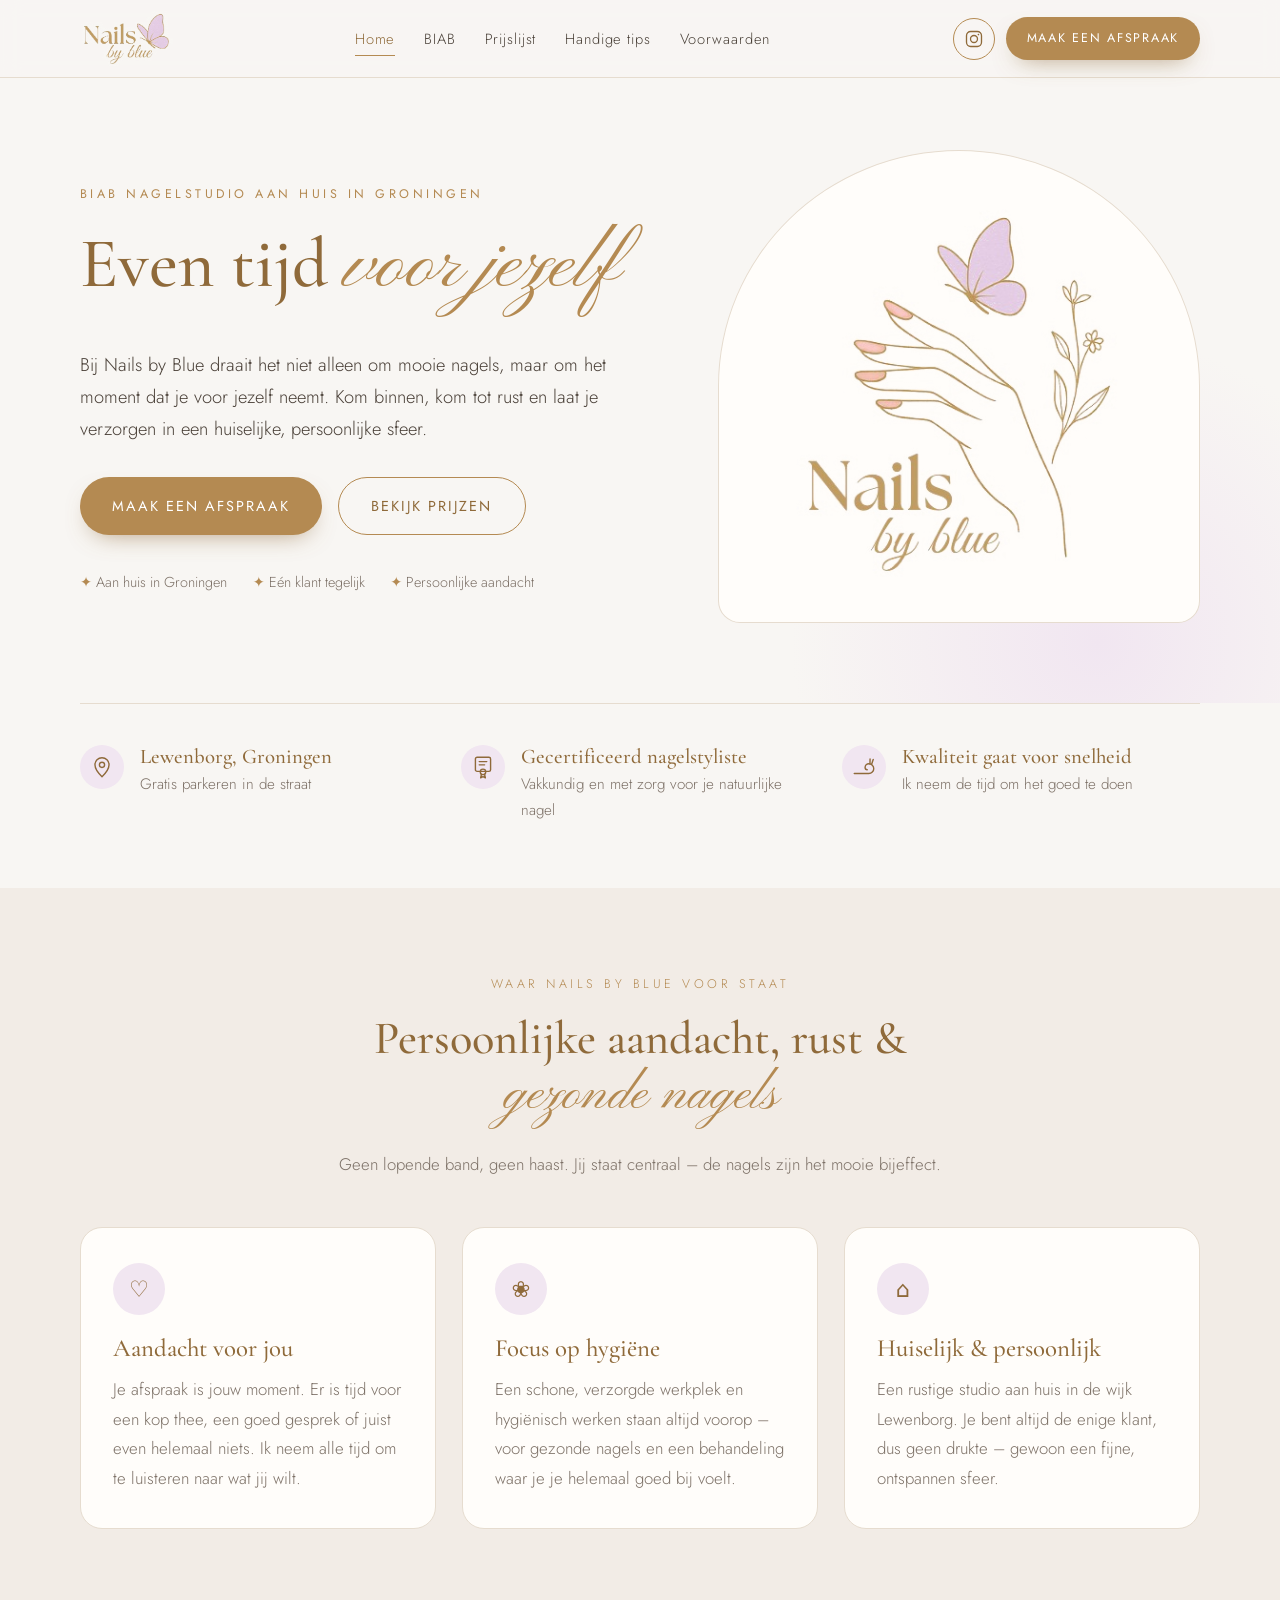
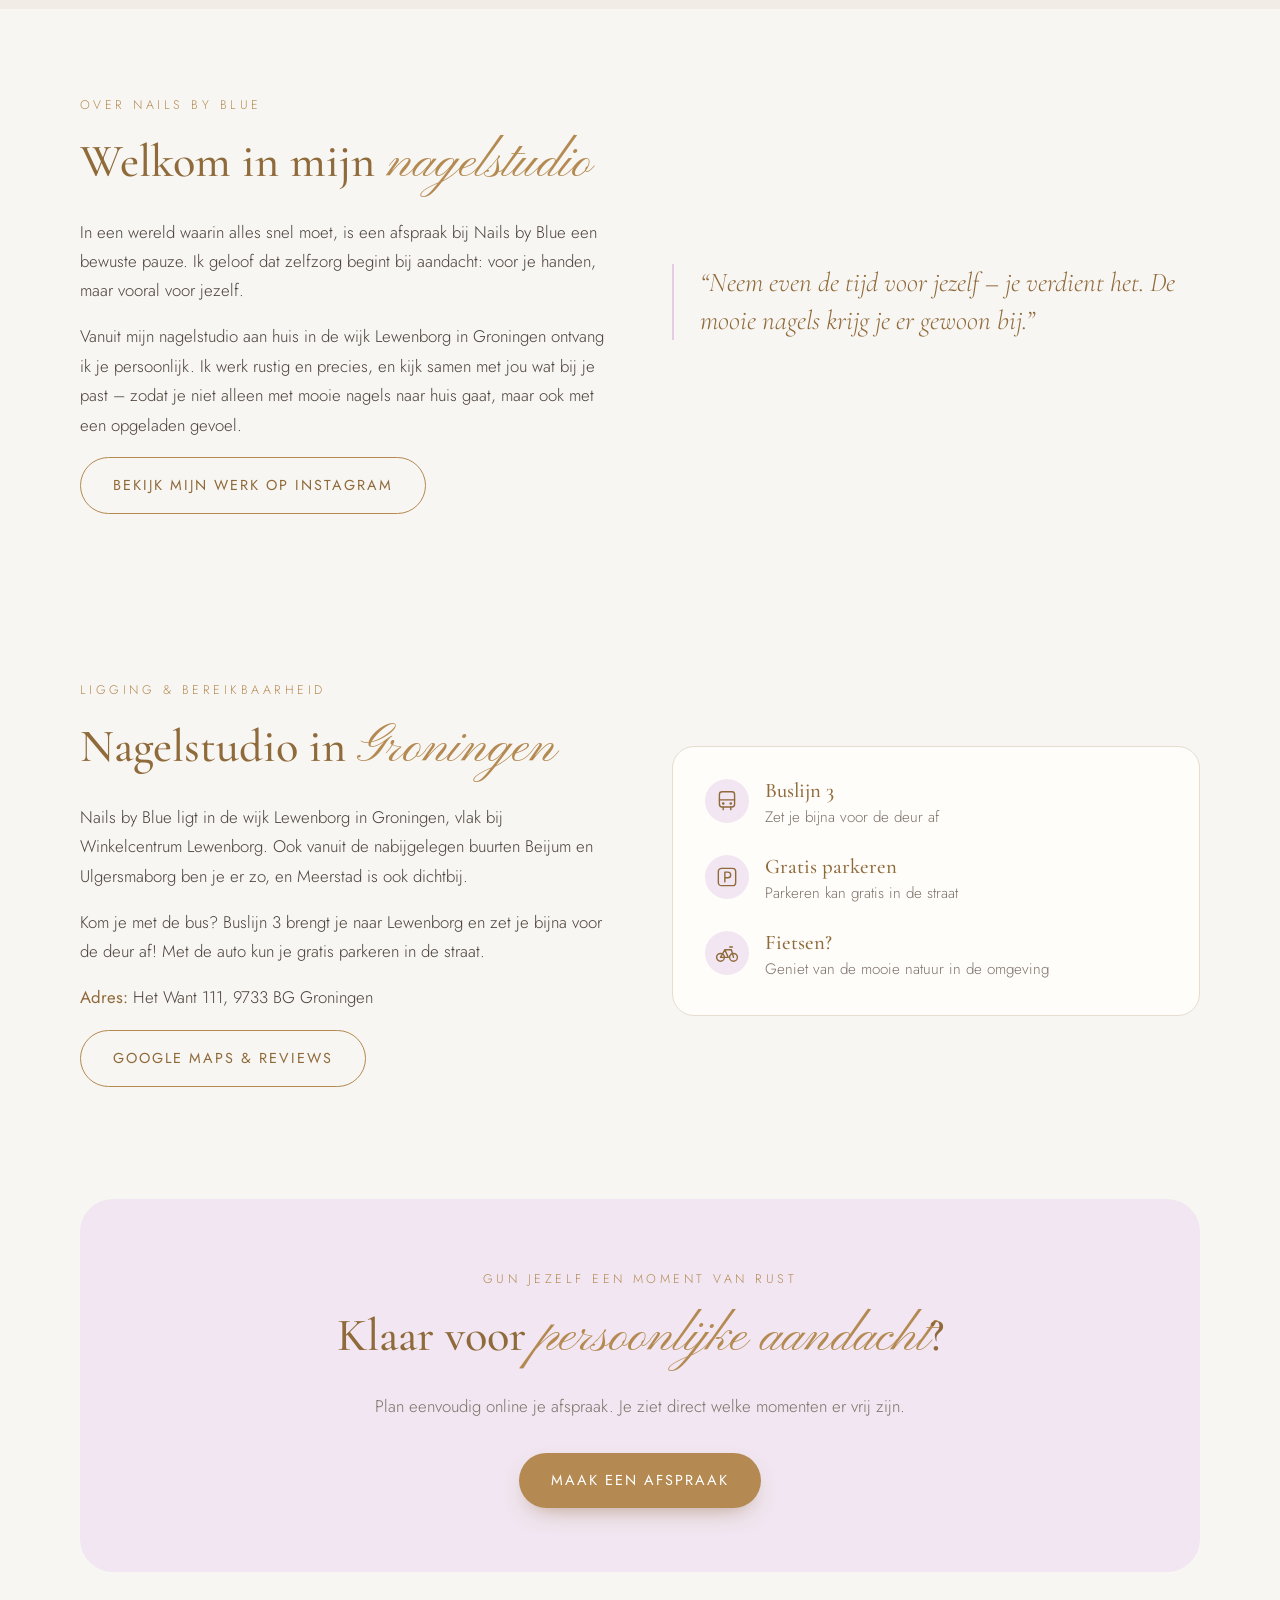
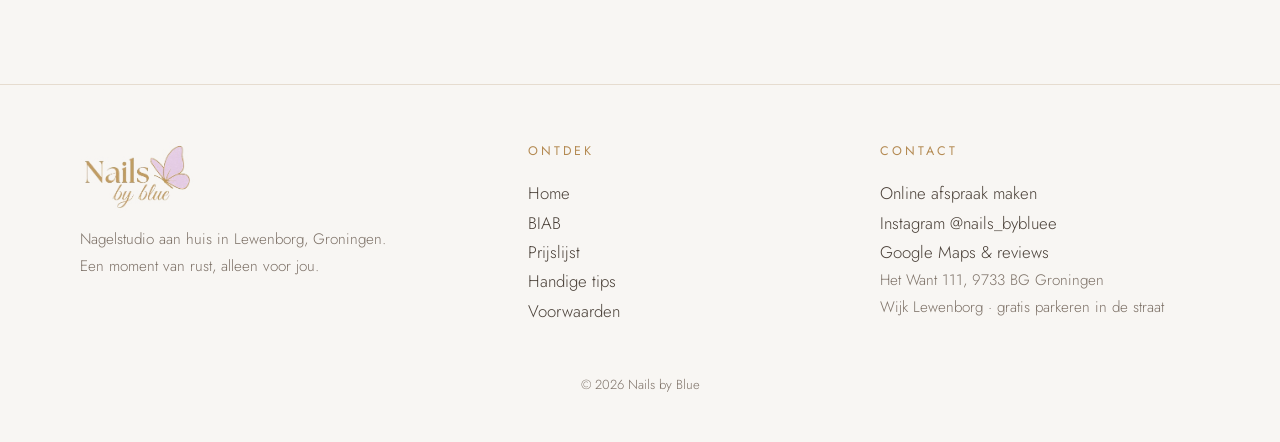
==== commit fe9d3649: "BIAB-pagina: NNT samengevoegd, softgel-uitleg, nail art toegevoegd, parkeervraag eruit Co-Authored-B" ====
--- a/index.html
+++ b/index.html
@@ -127,7 +127,7 @@
       <button class="nav-toggle" aria-label="Menu" aria-expanded="false" aria-controls="menu"><span></span><span></span><span></span></button>
       <ul class="nav-links" id="menu">
         <li><a href="index.html" aria-current="page">Home</a></li>
-        <li><a href="biab.html">BIAB &amp; NNT</a></li>
+        <li><a href="biab.html">BIAB</a></li>
         <li><a href="prijslijst.html">Prijslijst</a></li>
         <li><a href="tips.html">Handige tips</a></li>
         <li><a href="voorwaarden.html">Voorwaarden</a></li>
@@ -266,7 +266,7 @@
         <h4>Ontdek</h4>
         <ul>
         <li><a href="index.html" aria-current="page">Home</a></li>
-        <li><a href="biab.html">BIAB &amp; NNT</a></li>
+        <li><a href="biab.html">BIAB</a></li>
         <li><a href="prijslijst.html">Prijslijst</a></li>
         <li><a href="tips.html">Handige tips</a></li>
         <li><a href="voorwaarden.html">Voorwaarden</a></li>
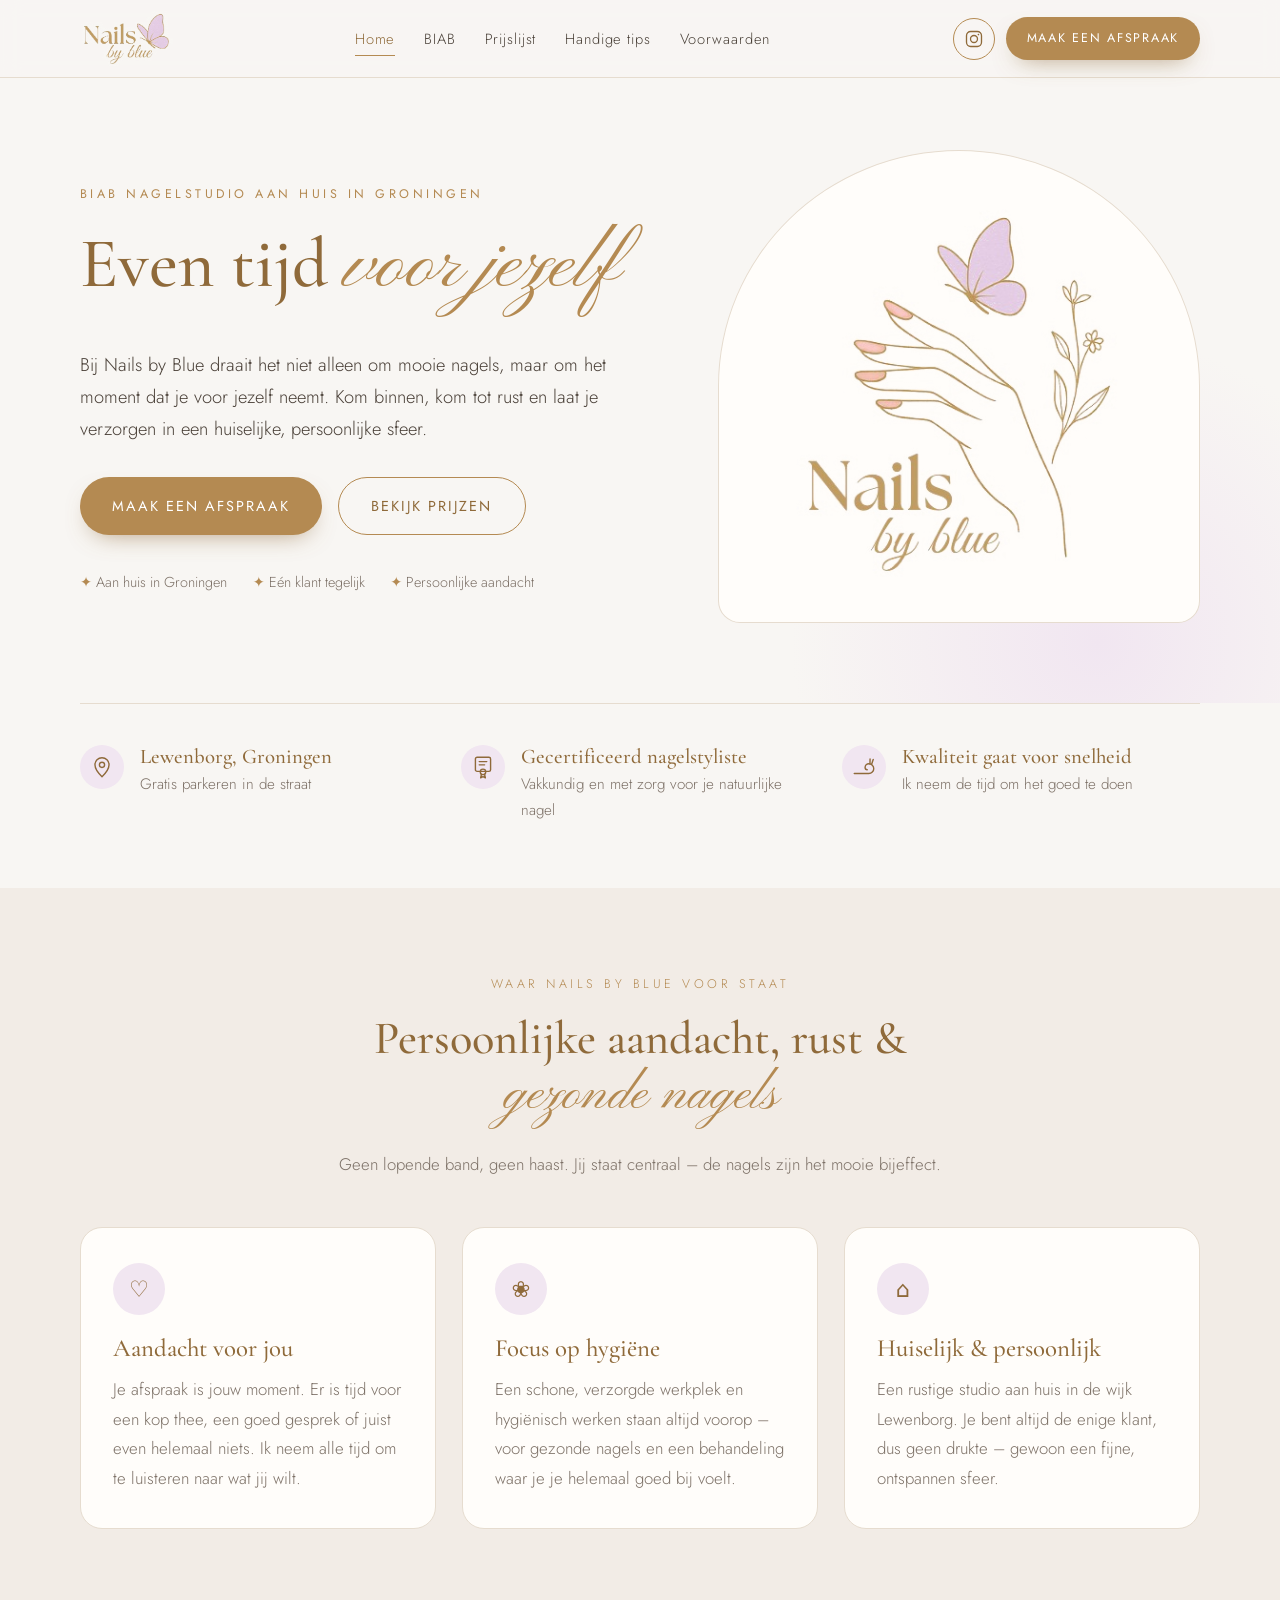
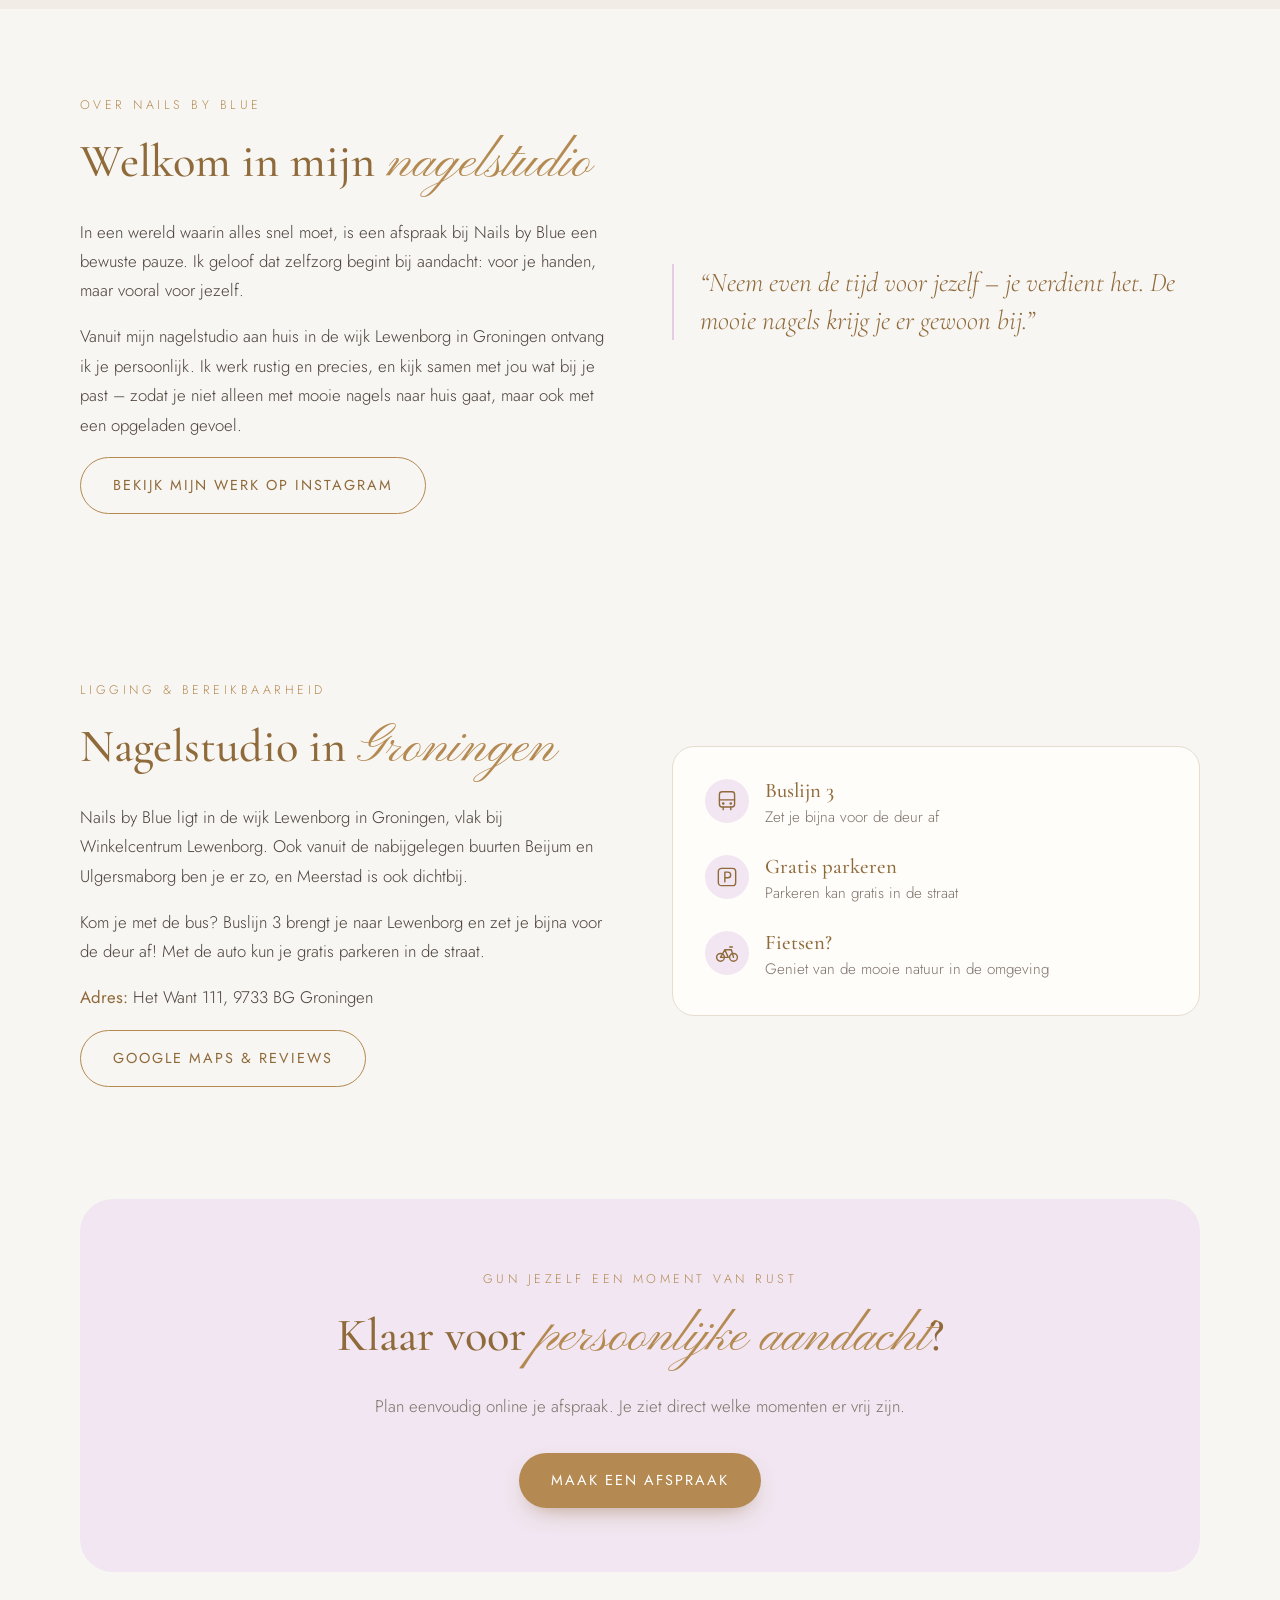
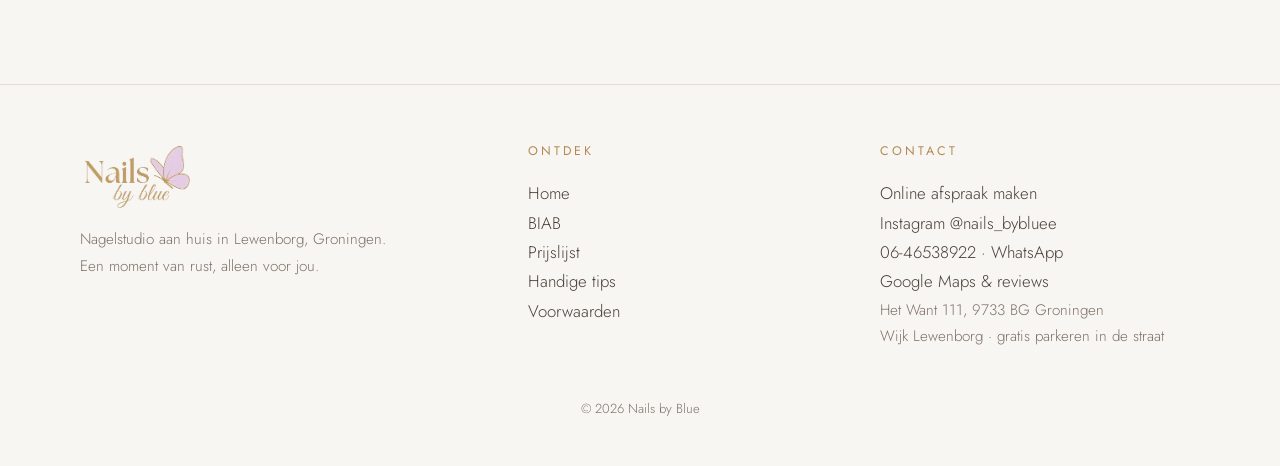
==== commit d8d350bb: "Tips: WhatsApp, nagelriemolie en scheef groeien; telefoon in footer; roller nagelriemolie in prijsli" ====
--- a/index.html
+++ b/index.html
@@ -13,7 +13,7 @@
   <link rel="preconnect" href="https://fonts.googleapis.com">
   <link rel="preconnect" href="https://fonts.gstatic.com" crossorigin>
   <link href="https://fonts.googleapis.com/css2?family=Cormorant+Garamond:ital,wght@0,400;0,500;1,400&family=Jost:wght@300;400&family=Pinyon+Script&display=swap" rel="stylesheet">
-  <link rel="stylesheet" href="css/style.css?v=2026-10-16">
+  <link rel="stylesheet" href="css/style.css?v=2026-10-16-4">
   <script type="application/ld+json">
 {
   "@context": "https://schema.org",
@@ -28,6 +28,7 @@
     "addressRegion": "Groningen",
     "addressCountry": "NL"
   },
+  "telephone": "+31646538922",
   "geo": {
     "@type": "GeoCoordinates",
     "latitude": 53.2410571,
@@ -102,11 +103,20 @@
     },
     {
       "@type": "Offer",
-      "price": "10",
+      "price": "5",
       "priceCurrency": "EUR",
       "itemOffered": {
         "@type": "Service",
         "name": "Reparatie per nagel (na een week)"
+      }
+    },
+    {
+      "@type": "Offer",
+      "price": "5",
+      "priceCurrency": "EUR",
+      "itemOffered": {
+        "@type": "Product",
+        "name": "Roller nagelriemolie"
       }
     }
   ],
@@ -277,6 +287,7 @@
         <ul>
           <li><a href="https://nails-by-blue.salonized.com/widget_bookings/new?utm_source=website&amp;utm_medium=site&amp;utm_content=cta" target="_blank" rel="noopener">Online afspraak maken</a></li>
           <li><a href="https://www.instagram.com/nails_bybluee/" target="_blank" rel="noopener">Instagram @nails_bybluee</a></li>
+          <li><a href="tel:+31646538922">06-46538922</a> &middot; <a href="https://wa.me/31646538922" target="_blank" rel="noopener">WhatsApp</a></li>
           <li><a href="https://maps.google.com/?cid=5210472031992798231" target="_blank" rel="noopener">Google Maps &amp; reviews</a></li>
           <li><address>Het Want 111, 9733 BG Groningen<br>Wijk Lewenborg &middot; gratis parkeren in de straat</address></li>
         </ul>
--- a/css/style.css
+++ b/css/style.css
@@ -349,3 +349,20 @@
 .btn-icon:hover { background: var(--lilac-soft); transform: translateY(-2px); }
 .btn-icon svg { width: 20px; height: 20px; fill: none; stroke: currentColor; stroke-width: 1.6; }
 .btn-icon svg .dot { fill: currentColor; stroke: none; }
+
+/* ---------- Voorbeeldfoto's (BIAB) ---------- */
+.photo-grid { display: grid; grid-template-columns: repeat(2, 1fr); gap: 1.2rem; margin: 1.8rem 0 .6rem; }
+.photo-grid--single { grid-template-columns: minmax(0, 340px); justify-content: center; }
+.photo { margin: 0; }
+.photo img {
+  width: 100%; aspect-ratio: 3 / 4; object-fit: cover;
+  border-radius: var(--radius); border: 1px solid var(--line);
+}
+.photo figcaption { margin-top: .6rem; font-size: .9rem; color: var(--muted); text-align: center; }
+@media (max-width: 480px) {
+  .photo-grid { gap: .8rem; }
+  .photo figcaption { font-size: .82rem; }
+}
+
+/* Ankerlinks niet achter de vaste kopbalk laten vallen */
+[id] { scroll-margin-top: 100px; }
